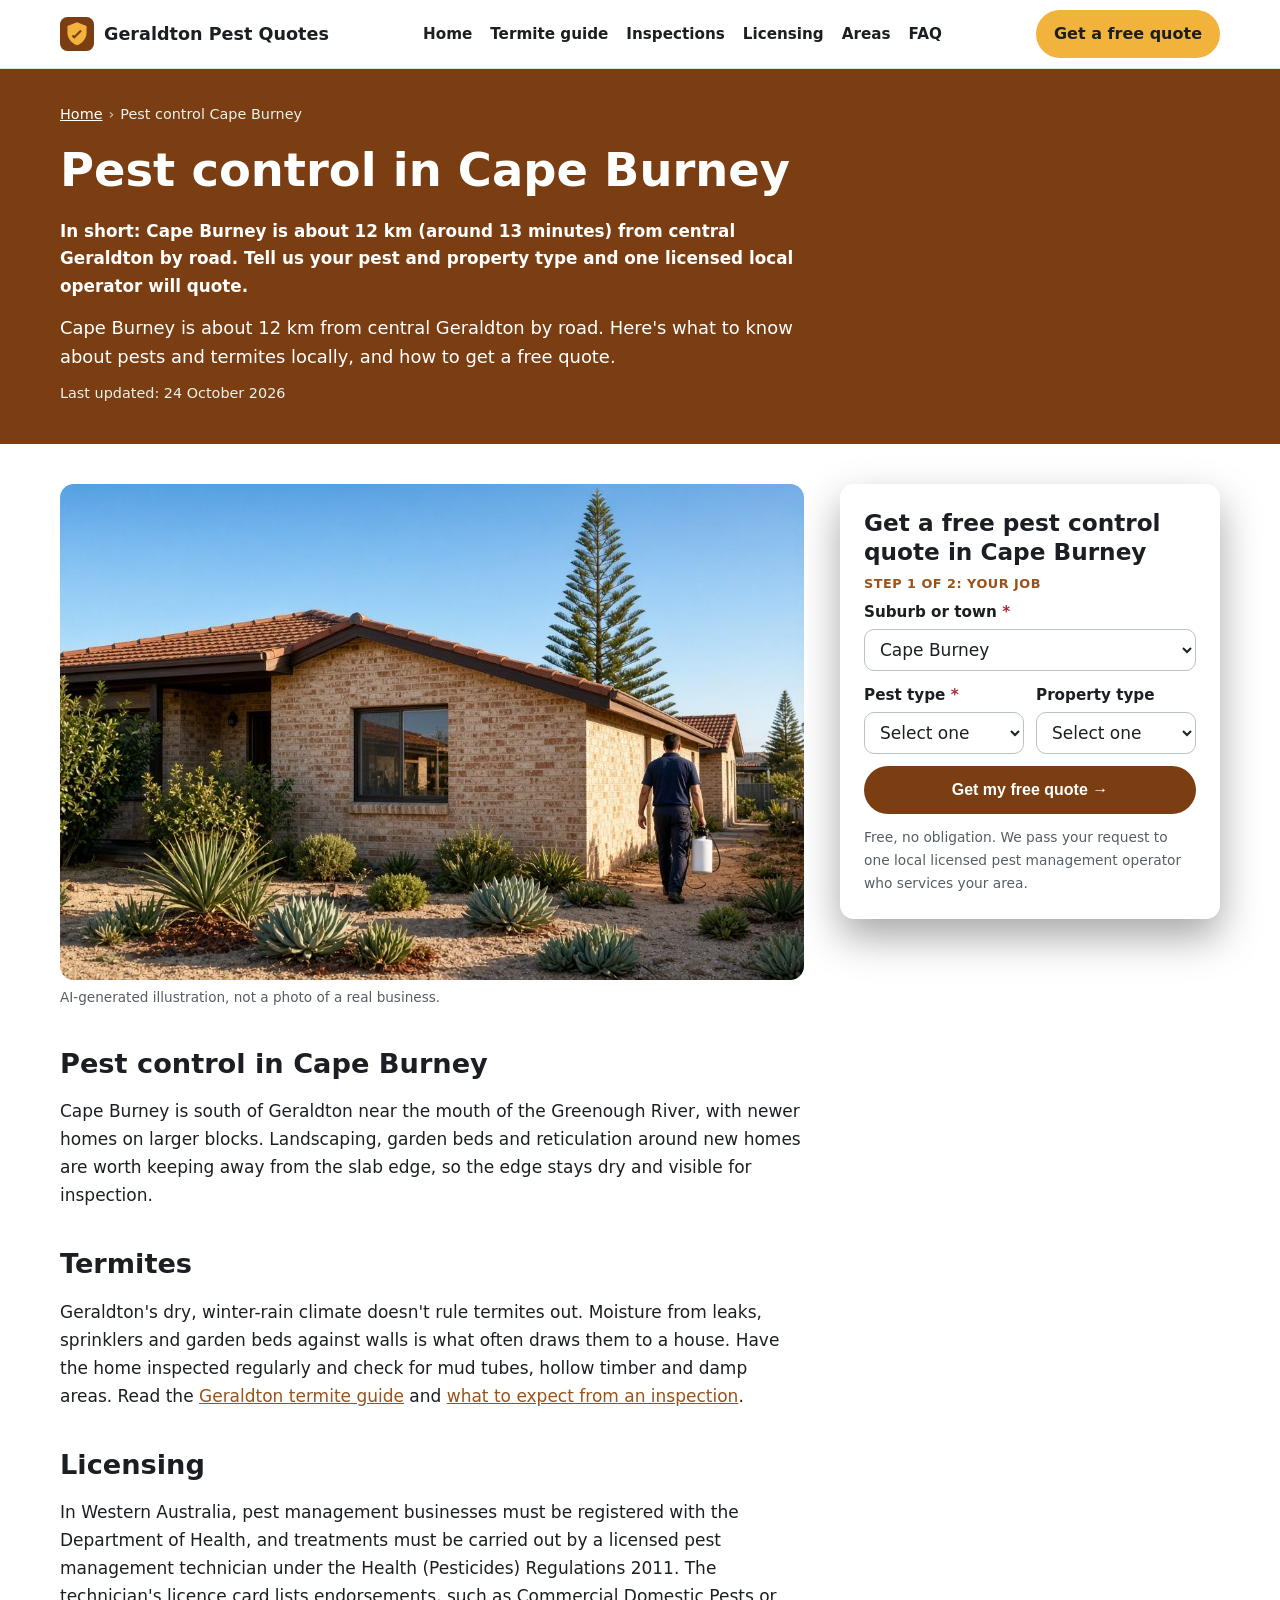
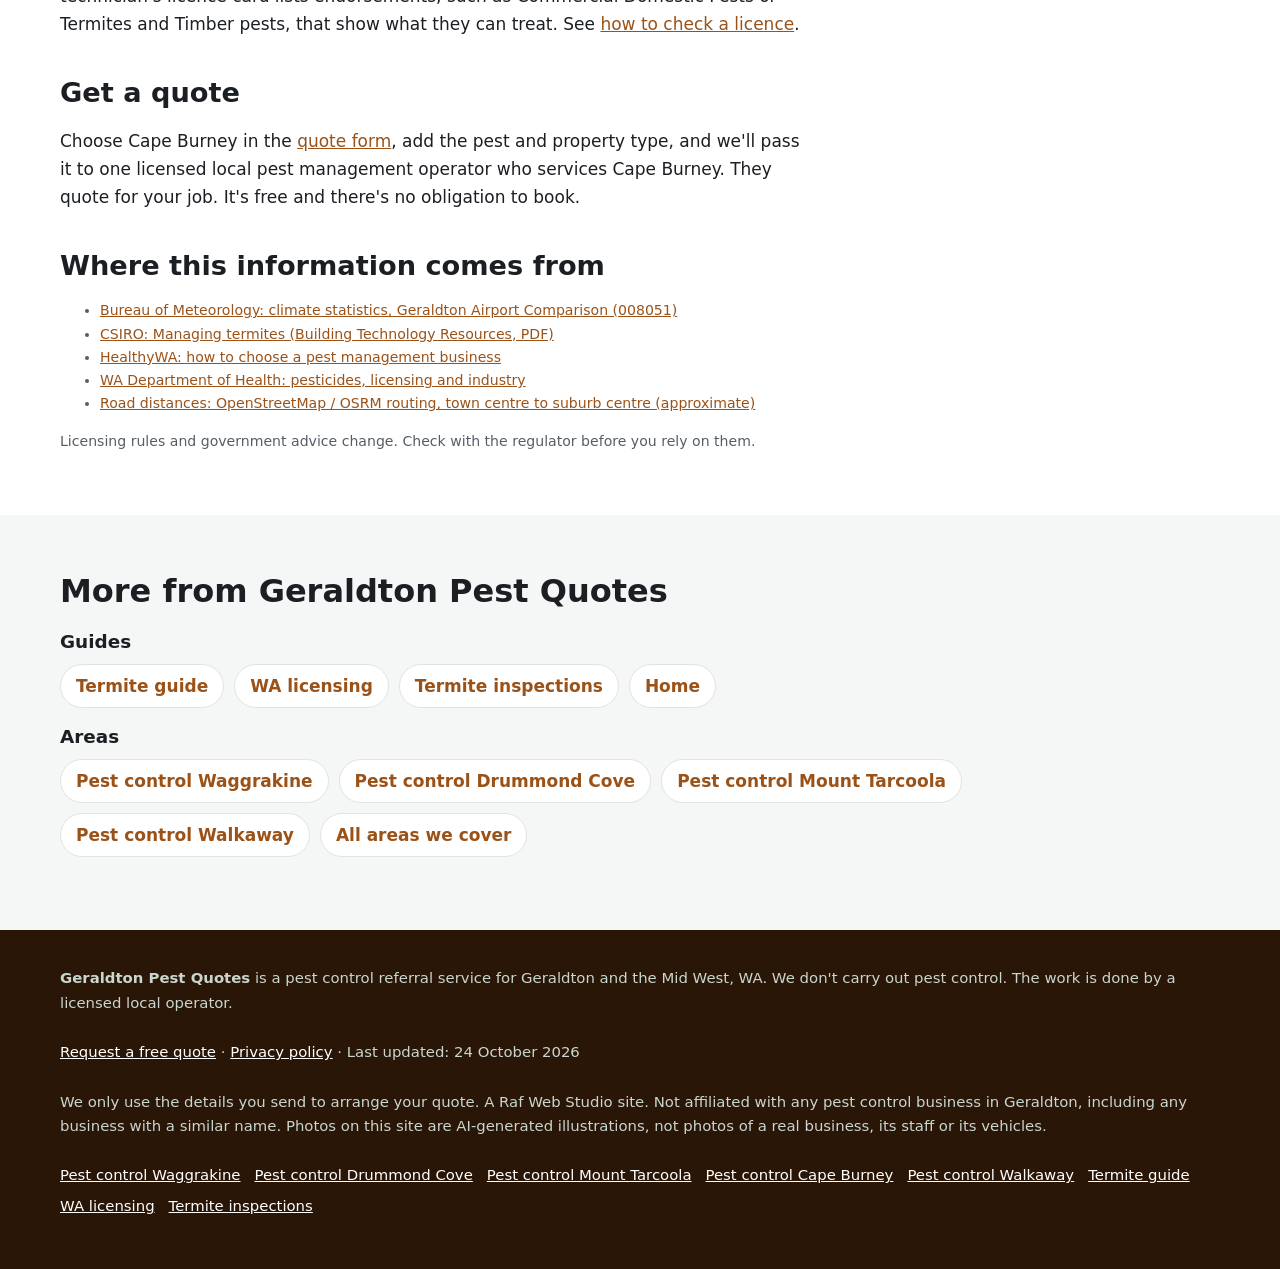
==== pest-control-cape-burney/index.html @ fcc13175 "Initial build: geraldtonpestcontrol.com pest control referral site (24 Oct 2026)" ====
<!doctype html>
<html lang="en-AU">
<head>
<meta charset="utf-8">
<!-- Search Console verification meta tag goes here once the property is created -->
<meta name="viewport" content="width=device-width, initial-scale=1">
<title>Pest Control Cape Burney | Free Pest and Termite Quotes, Cape Burney WA</title>
<meta name="description" content="Pest control and termite inspection quotes in Cape Burney, about 12 km from central Geraldton. A free referral service: one licensed local operator quotes for your job.">
<link rel="canonical" href="https://geraldtonpestcontrol.com/pest-control-cape-burney/">
<link rel="icon" href="/favicon.svg" type="image/svg+xml">
<meta name="theme-color" content="#7a3e12">
<meta property="og:type" content="article">
<meta property="og:locale" content="en_AU">
<meta property="og:site_name" content="Geraldton Pest Quotes">
<meta property="og:title" content="Pest Control Cape Burney | Free Pest and Termite Quotes, Cape Burney WA">
<meta property="og:description" content="Pest control and termite inspection quotes in Cape Burney, about 12 km from central Geraldton. A free referral service: one licensed local operator quotes for your job.">
<meta property="og:url" content="https://geraldtonpestcontrol.com/pest-control-cape-burney/">
<meta property="og:image" content="https://geraldtonpestcontrol.com/img/hero.jpg">
<meta name="twitter:card" content="summary_large_image">
<script>document.documentElement.classList.add('js')</script>
<link rel="stylesheet" href="/styles.css">

<!-- GA4: Google tag (gtag.js) goes here once the GA4 property for geraldtonpestcontrol.com is created.
<script async src="https://www.googletagmanager.com/gtag/js?id=G-XXXXXXXXXX"></script>
<script>window.dataLayer=window.dataLayer||[];function gtag(){dataLayer.push(arguments);}gtag('js',new Date());gtag('config','G-XXXXXXXXXX');</script>
-->

<script type="application/ld+json">
{
 "@context": "https://schema.org",
 "@type": "WebPage",
 "@id": "https://geraldtonpestcontrol.com/pest-control-cape-burney/#webpage",
 "url": "https://geraldtonpestcontrol.com/pest-control-cape-burney/",
 "name": "Pest Control Cape Burney | Free Pest and Termite Quotes, Cape Burney WA",
 "description": "Pest control and termite inspection quotes in Cape Burney, about 12 km from central Geraldton. A free referral service: one licensed local operator quotes for your job.",
 "inLanguage": "en-AU",
 "dateModified": "2026-10-24",
 "isPartOf": {
  "@id": "https://geraldtonpestcontrol.com/#website"
 }
}
</script>
<script type="application/ld+json">
{
 "@context": "https://schema.org",
 "@type": "BreadcrumbList",
 "itemListElement": [
  {
   "@type": "ListItem",
   "position": 1,
   "name": "Home",
   "item": "https://geraldtonpestcontrol.com/"
  },
  {
   "@type": "ListItem",
   "position": 2,
   "name": "Pest control Cape Burney",
   "item": "https://geraldtonpestcontrol.com/pest-control-cape-burney/"
  }
 ]
}
</script>
<script type="application/ld+json">
{
 "@context": "https://schema.org",
 "@type": "Service",
 "@id": "https://geraldtonpestcontrol.com/pest-control-cape-burney/#service",
 "name": "Pest control quotes in Cape Burney",
 "serviceType": "Pest control",
 "description": "Pest control and termite inspection quotes in Cape Burney, about 12 km from central Geraldton. A free referral service: one licensed local operator quotes for your job.",
 "url": "https://geraldtonpestcontrol.com/pest-control-cape-burney/",
 "provider": {
  "@id": "https://geraldtonpestcontrol.com/#business"
 },
 "areaServed": [
  {
   "@type": "Place",
   "name": "Cape Burney, WA"
  }
 ]
}
</script>
</head>
<body>
<a class="skip-link" href="#main">Skip to content</a>

<header class="site-header">
  <div class="wrap">
    <a class="brand" href="/" aria-label="Geraldton Pest Quotes home">
      <svg viewBox="0 0 64 64" aria-hidden="true"><rect width="64" height="64" rx="14" fill="#7a3e12"/><path d="M32 10 14 17v12c0 11 7.6 20.5 18 24 10.4-3.5 18-13 18-24V17z" fill="#f2b33d"/><path d="M27 41l-5-5 2.8-2.8L27 35.4l11.2-11.2L41 27z" fill="#7a3e12"/></svg>
      Geraldton Pest Quotes
    </a>
    <nav class="nav" aria-label="Main">
      <a href="/">Home</a>
      <a href="/termites-geraldton/">Termite guide</a>
      <a href="/termite-inspection/">Inspections</a>
      <a href="/pest-control-licence-wa/">Licensing</a>
      <a href="/#areas">Areas</a>
      <a href="/#faq">FAQ</a>
    </nav>
    <a class="btn btn-call header-call" href="#quote">Get a free quote</a>
  </div>
</header>

<main id="main">
<section class="page-hero" aria-labelledby="h1">
  <div class="wrap">
    <nav class="crumbs" aria-label="Breadcrumb"><ol><li><a href="https://geraldtonpestcontrol.com/">Home</a></li><li aria-current="page">Pest control Cape Burney</li></ol></nav>
    <h1 id="h1">Pest control in Cape Burney</h1>
    <p class="summary">In short: Cape Burney is about 12 km (around 13 minutes) from central Geraldton by road. Tell us your pest and property type and one licensed local operator will quote.</p>
    <p class="lead">Cape Burney is about 12 km from central Geraldton by road. Here's what to know about pests and termites locally, and how to get a free quote.</p>
    <p class="updated">Last updated: 24 October 2026</p>
  </div>
</section>
<div class="wrap page-grid">
  <article class="page-body">
<figure><img src="/img/hero.jpg" width="900" height="600" style="aspect-ratio:3/2;object-fit:cover" alt="Illustration of a technician outside a brick home" decoding="async"><figcaption>AI-generated illustration, not a photo of a real business.</figcaption></figure>
<h2>Pest control in Cape Burney</h2>
<p>Cape Burney is south of Geraldton near the mouth of the Greenough River, with newer homes on larger blocks. Landscaping, garden beds and reticulation around new homes are worth keeping away from the slab edge, so the edge stays dry and visible for inspection.</p>
<h2>Termites</h2>
<p>Geraldton's dry, winter-rain climate doesn't rule termites out. Moisture from leaks, sprinklers and garden beds against walls is what often draws them to a house. Have the home inspected regularly and check for mud tubes, hollow timber and damp areas. Read the <a href="/termites-geraldton/">Geraldton termite guide</a> and <a href="/termite-inspection/">what to expect from an inspection</a>.</p>
<h2>Licensing</h2>
<p>In Western Australia, pest management businesses must be registered with the Department of Health, and treatments must be carried out by a licensed pest management technician under the Health (Pesticides) Regulations 2011. The technician's licence card lists endorsements, such as Commercial Domestic Pests or Termites and Timber pests, that show what they can treat. See <a href="/pest-control-licence-wa/">how to check a licence</a>.</p>
<h2>Get a quote</h2>
<p>Choose Cape Burney in the <a href="#quote">quote form</a>, add the pest and property type, and we'll pass it to one licensed local pest management operator who services Cape Burney. They quote for your job. It's free and there's no obligation to book.</p>
<h2>Where this information comes from</h2>
<ul class="sources"><li><a href="http://www.bom.gov.au/climate/averages/tables/cw_008051.shtml" rel="noopener">Bureau of Meteorology: climate statistics, Geraldton Airport Comparison (008051)</a></li><li><a href="https://research.csiro.au/infratech/wp-content/uploads/sites/38/2024/12/3013%5FManagingTermites%5FWCAG.pdf" rel="noopener">CSIRO: Managing termites (Building Technology Resources, PDF)</a></li><li><a href="https://www.healthywa.health.wa.gov.au/Articles/F_I/How-to-choose-a-pest-management-business" rel="noopener">HealthyWA: how to choose a pest management business</a></li><li><a href="https://www.health.wa.gov.au/Health-for/Licensing-and-industry/Pesticides" rel="noopener">WA Department of Health: pesticides, licensing and industry</a></li><li><a href="https://www.openstreetmap.org/" rel="noopener">Road distances: OpenStreetMap / OSRM routing, town centre to suburb centre (approximate)</a></li></ul>
<p class="sources">Licensing rules and government advice change. Check with the regulator before you rely on them.</p>

  </article>
  <aside class="page-aside">
    <div class="hero-form-card" id="quote">
      <h2 id="quote-h">Get a free pest control quote in Cape Burney</h2>
      <form class="quote-form two-step" id="quote-form" action="https://formsubmit.co/quotes@geraldtonpestcontrol.com" method="post" novalidate>
        <input type="hidden" name="_subject" value="New quote request – geraldtonpestcontrol.com">
        <input type="hidden" name="_captcha" value="true">
        <input type="hidden" name="_template" value="table">
        <input type="hidden" name="_next" value="https://geraldtonpestcontrol.com/thanks.html">
        <input type="text" name="_honey" style="display:none" tabindex="-1" autocomplete="off" aria-hidden="true">
        <input type="hidden" name="source" value="geraldtonpestcontrol.com">
        <input type="hidden" name="page" value="/pest-control-cape-burney/">
        <fieldset class="step step-1">
          <legend class="step-label">Step 1 of 2: your job</legend>
          <div class="full"><label for="suburb">Suburb or town <span class="req" aria-hidden="true">*</span></label>
            <select id="suburb" name="suburb" required><option value="">Choose your suburb</option><option>Geraldton</option><option>Beresford</option><option>Bluff Point</option><option>Spalding</option><option>Sunset Beach</option><option>Tarcoola Beach</option><option>Mount Tarcoola</option><option>Wonthella</option><option>Rangeway</option><option>Utakarra</option><option>Karloo</option><option>Strathalbyn</option><option>Wandina</option><option>Woorree</option><option>Waggrakine</option><option>Drummond Cove</option><option>Glenfield</option><option selected>Cape Burney</option><option>Narngulu</option><option>Moonyoonooka</option><option>Walkaway</option><option value="Other">Other (tell us below)</option></select></div>
          <div class="full other-wrap"><label for="suburb_other">Other suburb or town</label><input id="suburb_other" name="suburb_other" type="text" autocomplete="address-level2"></div>
          <div><label for="pest">Pest type <span class="req" aria-hidden="true">*</span></label>
            <select id="pest" name="pest_type" required><option value="">Select one</option><option>Termites: inspection</option><option>Termites: treatment or barrier</option><option>Pre-purchase timber pest inspection</option><option>General pest treatment</option><option>Cockroaches</option><option>Spiders</option><option>Rats or mice</option><option>Ants</option><option>Possum in the roof (licensed handler only)</option><option>Other or not sure</option></select></div>
          <div><label for="property">Property type</label>
            <select id="property" name="property_type"><option value="Not stated">Select one</option><option>House</option><option>Unit or townhouse</option><option>Rental (tenant or landlord)</option><option>Home I'm buying</option><option>Business or commercial</option><option>Farm or rural property</option></select></div>
          <div class="full js-only"><button class="btn btn-primary btn-block" type="button" id="to-step-2">Get my free quote →</button></div>
          <p class="microcopy full">Free, no obligation. We pass your request to one local licensed pest management operator who services your area.</p>
          <p class="form-error full" id="step1-error" role="alert" hidden>Please choose your suburb and pest type.</p>
        </fieldset>
        <fieldset class="step step-2" id="step-2">
          <legend class="step-label">Step 2 of 2: your details</legend>
          <div><label for="name">Name <span class="req" aria-hidden="true">*</span></label><input id="name" name="name" type="text" autocomplete="name" required></div>
          <div><label for="phone">Phone <span class="req" aria-hidden="true">*</span></label><input id="phone" name="phone" type="tel" autocomplete="tel" inputmode="tel" required></div>
          <div><label for="email">Email</label><input id="email" name="email" type="email" autocomplete="email"></div>
          <div><label for="date">Preferred date</label><input id="date" name="preferred_date" type="date"></div>
          <div class="full"><label for="message">Anything else?</label><textarea id="message" name="message" rows="2" placeholder="e.g. mud tubes on the patio post, slab home, 1990s brick, want an inspection"></textarea></div>
          <p class="consent full">By sending this form you agree we can share your details with one local licensed pest management operator so they can quote for your job. See our <a href="/privacy.html">privacy policy</a>.</p>
          <div class="full step2-actions"><button class="btn btn-primary" type="submit">Send my quote request</button><button class="btn-link js-only" type="button" id="back-1">← Back</button></div>
        </fieldset>
      </form>
    </div>
  </aside>
</div>
<section class="alt" aria-labelledby="more-h">
  <div class="wrap">
    <h2 id="more-h">More from Geraldton Pest Quotes</h2>
    <h3>Guides</h3>
    <ul class="link-list"><li><a href="/termites-geraldton/">Termite guide</a></li><li><a href="/pest-control-licence-wa/">WA licensing</a></li><li><a href="/termite-inspection/">Termite inspections</a></li><li><a href="/">Home</a></li></ul>
    <h3>Areas</h3>
    <ul class="link-list"><li><a href="/pest-control-waggrakine/">Pest control Waggrakine</a></li><li><a href="/pest-control-drummond-cove/">Pest control Drummond Cove</a></li><li><a href="/pest-control-mount-tarcoola/">Pest control Mount Tarcoola</a></li><li><a href="/pest-control-walkaway/">Pest control Walkaway</a></li><li><a href="/#areas">All areas we cover</a></li></ul>
  </div>
</section>
</main>

<footer class="site-footer">
  <div class="wrap">
    <p><strong>Geraldton Pest Quotes</strong> is a pest control referral service for Geraldton and the Mid West, WA. We don't carry out pest control. The work is done by a licensed local operator.</p>
    <p><a href="#quote">Request a free quote</a> · <a href="/privacy.html">Privacy policy</a> · Last updated: 24 October 2026</p>
    <p>We only use the details you send to arrange your quote. A Raf Web Studio site. Not affiliated with any pest control business in Geraldton, including any business with a similar name. Photos on this site are AI-generated illustrations, not photos of a real business, its staff or its vehicles.</p>
    <p class="footer-links"><a href="/pest-control-waggrakine/">Pest control Waggrakine</a> <a href="/pest-control-drummond-cove/">Pest control Drummond Cove</a> <a href="/pest-control-mount-tarcoola/">Pest control Mount Tarcoola</a> <a href="/pest-control-cape-burney/">Pest control Cape Burney</a> <a href="/pest-control-walkaway/">Pest control Walkaway</a> <a href="/termites-geraldton/">Termite guide</a> <a href="/pest-control-licence-wa/">WA licensing</a> <a href="/termite-inspection/">Termite inspections</a></p>
  </div>
</footer>

<div class="mobile-call" aria-label="Quick contact">
  <a class="btn btn-call" href="#quote">Get a free quote</a>
</div>
<script src="/form.js" defer></script>
</body>
</html>
---- styles.css ----
:root{
  --green:#7a3e12;--green-2:#9a5218;--yellow:#f2b33d;--ink:#1b1f23;--muted:#555e66;
  --bg:#ffffff;--soft:#f4f7f5;--line:#dfe5e1;--radius:14px;--max:1200px;
}
*{box-sizing:border-box}
html{scroll-behavior:smooth}
body{margin:0;font-family:system-ui,-apple-system,"Segoe UI",Roboto,Arial,sans-serif;color:var(--ink);background:var(--bg);line-height:1.65;font-size:17px;padding-bottom:72px}
@media(min-width:800px){body{padding-bottom:0}}
img,svg{max-width:100%}
a{color:var(--green-2)}
a:focus-visible,button:focus-visible,input:focus-visible,select:focus-visible,textarea:focus-visible{outline:3px solid var(--yellow);outline-offset:2px}
.wrap{max-width:var(--max);margin:0 auto;padding:0 20px}
.skip-link{position:absolute;left:-999px;top:0;background:#fff;padding:8px 12px;z-index:100}
.skip-link:focus{left:8px}
h1,h2,h3{line-height:1.25;margin:0 0 .6em}
h1{font-size:clamp(1.9rem,4.5vw,2.9rem)}
h2{font-size:clamp(1.5rem,3vw,2rem);margin-top:0}
h3{font-size:1.15rem}
p{margin:0 0 1em}

/* header */
.site-header{background:#fff;border-bottom:1px solid var(--line);position:sticky;top:0;z-index:50}
.site-header .wrap{display:flex;align-items:center;justify-content:space-between;gap:16px;padding-top:10px;padding-bottom:10px}
.brand{display:flex;align-items:center;gap:10px;font-weight:800;color:var(--ink);text-decoration:none;font-size:1.1rem}
.brand svg{width:34px;height:34px}
.nav{display:none;gap:18px}
.nav a{color:var(--ink);text-decoration:none;font-weight:600;font-size:.95rem}
.nav a:hover{color:var(--green-2)}
@media(min-width:900px){.nav{display:flex}}

/* buttons */
.btn{display:inline-flex;align-items:center;justify-content:center;gap:8px;font-weight:700;border-radius:999px;padding:13px 22px;text-decoration:none;border:2px solid transparent;cursor:pointer;font-size:1rem}
.btn svg{width:20px;height:20px}
.btn-call{background:var(--yellow);color:#1b1f23}
.btn-call:hover{background:#f2b33d}
.btn-ghost{background:transparent;color:#fff;border-color:rgba(255,255,255,.7)}
.btn-ghost:hover{background:rgba(255,255,255,.12)}
.btn-primary{background:var(--green);color:#fff}
.btn-primary:hover{background:var(--green-2)}
.header-call{display:none}
@media(min-width:600px){.header-call{display:inline-flex;padding:9px 16px}}

/* hero */
.hero{background:linear-gradient(135deg,#7a3e12 0%,#9a5218 60%,#9a5218 100%);color:#fff;padding:48px 0 56px}
.hero .wrap{display:grid;gap:32px}
@media(min-width:900px){.hero .wrap{grid-template-columns:1.15fr .85fr;align-items:center}}
.hero p.lead{font-size:1.15rem;color:#e6f2ec;max-width:38em}
.hero .ctas{display:flex;flex-wrap:wrap;gap:12px;margin:22px 0 18px}
.ticks{list-style:none;padding:0;margin:0;display:grid;gap:6px;color:#e6f2ec}
.ticks li{display:flex;gap:8px;align-items:flex-start}
.ticks svg{flex:0 0 20px;width:20px;height:20px;margin-top:3px}
.hero-card{background:#fff;color:var(--ink);border-radius:var(--radius);padding:22px;box-shadow:0 12px 30px rgba(0,0,0,.18)}
.hero-card h2{font-size:1.25rem}
.hero-card ol{margin:0;padding-left:1.2em}
.hero-card li{margin-bottom:.5em}

/* sections */
section{padding:56px 0}
section.alt{background:var(--soft)}
.intro{max-width:46em}
.grid{display:grid;gap:18px}
@media(min-width:700px){.grid-2{grid-template-columns:1fr 1fr}.grid-3{grid-template-columns:repeat(3,1fr)}}
.card{background:#fff;border:1px solid var(--line);border-radius:var(--radius);padding:20px}
.card .size{display:inline-block;background:var(--green);color:#fff;font-weight:800;border-radius:8px;padding:3px 10px;margin-bottom:8px}
.icon{width:36px;height:36px;color:var(--green);margin-bottom:6px}

table{width:100%;border-collapse:collapse;background:#fff;border-radius:var(--radius);overflow:hidden;border:1px solid var(--line)}
caption{text-align:left;font-weight:700;padding:0 0 10px}
th,td{padding:12px 14px;text-align:left;border-bottom:1px solid var(--line);vertical-align:top}
th{background:#e9f1ec;font-size:.95rem}
.table-scroll{overflow-x:auto}
.note{font-size:.93rem;color:var(--muted)}
.yes h3{color:var(--green)}
.no h3{color:#b02a37}
ul.clean{padding-left:1.1em;margin:0}
ul.clean li{margin-bottom:.35em}

.areas{display:flex;flex-wrap:wrap;gap:8px;list-style:none;padding:0;margin:0 0 1em}
.areas li{background:#fff;border:1px solid var(--line);border-radius:999px;padding:6px 14px;font-size:.95rem}

/* faq */
details{background:#fff;border:1px solid var(--line);border-radius:var(--radius);padding:4px 18px;margin-bottom:10px}
summary{cursor:pointer;font-weight:700;padding:12px 0;list-style:none}
summary::-webkit-details-marker{display:none}
summary::after{content:"+";float:right;font-size:1.3rem;line-height:1;color:var(--green)}
details[open] summary::after{content:"–"}

/* form */
.quote{background:var(--green);color:#fff}
.quote .wrap{display:grid;gap:28px}
@media(min-width:900px){.quote .wrap{grid-template-columns:.8fr 1.2fr}}
.quote p{color:#e6f2ec}
form.quote-form{background:#fff;color:var(--ink);border-radius:var(--radius);padding:22px;display:grid;gap:14px}
@media(min-width:600px){form.quote-form{grid-template-columns:1fr 1fr}.full{grid-column:1/-1}}
label{display:block;font-weight:600;font-size:.95rem;margin-bottom:4px}
input,select,textarea{width:100%;font:inherit;padding:11px 12px;border:1.5px solid #b8c4bd;border-radius:10px;background:#fff;color:var(--ink)}
textarea{min-height:110px;resize:vertical}
.req{color:#b02a37}
.consent{font-size:.88rem;color:var(--muted)}

/* footer */
.site-footer{background:#2a1606;color:#c9d6cf;padding:36px 0;font-size:.93rem}
.site-footer a{color:#fff}
.site-footer .wrap{display:grid;gap:10px}

/* sticky mobile call bar */
.mobile-call{position:fixed;left:0;right:0;bottom:0;z-index:60;display:flex;gap:8px;padding:10px 12px;background:#fff;border-top:1px solid var(--line);box-shadow:0 -6px 18px rgba(0,0,0,.08)}
.mobile-call .btn{flex:1;padding:12px 10px}
@media(min-width:800px){.mobile-call{display:none}}

.legal{max-width:46em;padding:40px 20px 60px;margin:0 auto}
.legal h1{font-size:2rem}

/* images */
.about-grid{display:grid;gap:28px;align-items:center}
@media(min-width:900px){.about-grid{grid-template-columns:1.2fr .8fr}}
figure{margin:0}
.photo img{width:100%;height:auto;display:block;border-radius:var(--radius)}
.photo figcaption,.size-figs figcaption{font-size:.85rem;color:var(--muted);margin-top:6px}
.local-photo{max-width:720px;margin-top:8px}
.size-figs{display:grid;gap:14px;margin:6px 0 10px;grid-template-columns:1fr}
@media(min-width:600px){.size-figs{grid-template-columns:1fr 1fr}}
.size-figs img{width:100%;height:auto;display:block;border-radius:10px;border:1px solid var(--line);background:#f4f7f5}
.size-figs figcaption{font-weight:700;color:var(--ink)}
.credits{font-size:.8rem;color:#9fb3a8}

/* banner hero */
.hero{position:relative;overflow:hidden;background:#2a1606;padding:56px 0 64px}
.hero-bg,.hero-bg img{position:absolute;inset:0;width:100%;height:100%}
.hero-bg img{object-fit:cover;object-position:center 40%;filter:brightness(1.08)}
.hero::before{content:"";position:absolute;inset:0;z-index:1;background:linear-gradient(90deg,rgba(8,24,16,.58) 0%,rgba(8,24,16,.36) 45%,rgba(8,24,16,.14) 100%)}
.hero .wrap.hero-grid{position:relative;z-index:2;display:grid;gap:32px;align-items:center}
@media(min-width:960px){.hero .wrap.hero-grid{grid-template-columns:1.05fr .95fr;gap:48px}.hero{padding:72px 0 80px}}
.hero h1{text-shadow:0 2px 4px rgba(0,0,0,.45),0 4px 22px rgba(0,0,0,.45)}
.hero .lead,.hero .updated{text-shadow:0 1px 3px rgba(0,0,0,.6)}
.hero-copy .ticks{margin:6px 0 20px}
.hero-copy .ctas{margin:0}
.hero-form-card{background:#fff;color:var(--ink);border-radius:var(--radius);padding:24px;box-shadow:0 18px 40px rgba(0,0,0,.35);scroll-margin-top:80px}
.hero-form-card h2{font-size:1.45rem;margin-bottom:.3em}
.hero-form-card .form-intro{color:var(--muted);font-size:.95rem;margin-bottom:12px}
.hero-form-card form.quote-form{padding:0;box-shadow:none;border-radius:0;gap:12px}
.hero-form-card input,.hero-form-card select,.hero-form-card textarea{padding:9px 11px}
.hero-form-card textarea{min-height:72px}
.hero-form-card .consent{margin:10px 0 0}
.photo-credit{position:absolute;right:10px;bottom:6px;z-index:2;margin:0;font-size:.72rem;color:rgba(255,255,255,.8)}
.photo-credit a{color:#fff}
.how-card{background:#fff;color:var(--ink);border-radius:var(--radius);padding:22px}
.how-card ol{margin:0;padding-left:1.2em}.how-card li{margin-bottom:.5em}

/* v2 */
.hero .lead{color:#fff}
.updated{font-size:.85rem;color:#e6f2ec;margin:14px 0 0}
.updated-dark{font-size:.9rem;color:var(--muted);font-weight:600;margin-top:-.4em}
fieldset{border:0;margin:0;padding:0;min-width:0}
.step{display:grid;gap:12px;grid-template-columns:1fr}
@media(min-width:600px){.step{grid-template-columns:1fr 1fr}}
.step-label{font-size:.8rem;font-weight:700;text-transform:uppercase;letter-spacing:.04em;color:var(--green-2);margin-bottom:6px;padding:0}
.step-2{margin-top:16px}
.js .is-step-1 .step-2{display:none}
.js .is-step-2 .step-1{display:none}
.js .is-step-2 .step-2{margin-top:0}
.js-only{display:none}
.js .js-only{display:block}
.js .step2-actions .js-only{display:inline-block}
.other-wrap{display:none}.other-wrap.show{display:block}
html:not(.js) .other-wrap{display:block}
.btn-block{width:100%}
.btn-link{background:none;border:0;color:var(--green-2);font:inherit;font-weight:600;cursor:pointer;margin-left:14px;text-decoration:underline}
.microcopy{font-size:.86rem;color:var(--muted);margin:0}
.form-error{color:#b02a37;font-weight:600;font-size:.9rem;margin:0}
[aria-invalid="true"]{border-color:#b02a37}
.hero-form-card .quote-form{display:block}
.trust{background:#2a1606;color:#e6f2ec;padding:16px 0}
.trust-list{list-style:none;margin:0 auto;display:grid;gap:10px 24px;grid-template-columns:1fr}
@media(min-width:700px){.trust-list{grid-template-columns:1fr 1fr}}
@media(min-width:1000px){.trust-list{grid-template-columns:repeat(4,1fr)}}
.trust-list li{display:flex;gap:8px;align-items:flex-start;font-size:.95rem}
.trust-list svg{flex:0 0 20px;width:20px;height:20px;color:var(--yellow);margin-top:3px}
.trust-list strong{color:#fff}
ol.steps{list-style:none;padding:0;margin:0 0 16px}
.step-num{display:inline-grid;place-items:center;width:34px;height:34px;border-radius:50%;background:var(--yellow);color:#1b1f23;font-weight:800;margin-bottom:8px}
.equiv{font-weight:700;color:var(--green-2);margin:-.2em 0 .5em}
.price-table td{white-space:nowrap}
.area-groups{display:grid;gap:8px 28px;margin-bottom:12px}
@media(min-width:800px){.area-groups{grid-template-columns:1fr 1fr}}
.area-group h3{font-size:1rem;margin:10px 0 8px}
/* photo cards */
.photo-cards{display:grid;gap:20px;grid-template-columns:1fr;margin:10px 0 28px}
@media(min-width:620px){.photo-cards{grid-template-columns:1fr 1fr}}
@media(min-width:1000px){.photo-cards{grid-template-columns:repeat(4,1fr)}}
.photo-card{position:relative;display:flex;flex-direction:column;background:#fff;border:1px solid var(--line);border-radius:var(--radius);overflow:hidden;text-decoration:none;color:var(--ink);box-shadow:0 6px 18px rgba(0,0,0,.06);transition:transform .15s,box-shadow .15s}
.photo-card:hover{transform:translateY(-2px);box-shadow:0 10px 24px rgba(0,0,0,.1)}
.pc-img{display:block;aspect-ratio:4/3;overflow:hidden;background:#f4f7f5}
.pc-img img{width:100%;height:100%;object-fit:cover;display:block}
.pc-svg img{object-fit:contain;padding:12px}
.pc-icon{position:absolute;left:18px;top:-26px;width:52px;height:52px;border-radius:50%;background:var(--yellow);color:#2a1606;display:grid;place-items:center;border:4px solid #fff;box-shadow:0 4px 10px rgba(0,0,0,.15)}
.pc-icon svg{width:24px;height:24px}
.pc-body{position:relative;display:block;padding:34px 18px 18px}
.pc-title{display:block;font-size:1.1rem;margin-bottom:6px}
.pc-text{display:block;font-size:.95rem;color:var(--muted)}
.more-jobs h3{margin-bottom:.4em}
/* truck band */
.band-wrap{padding:8px 0 48px}
.truck-band{position:relative;border-radius:var(--radius);overflow:hidden;min-height:260px;display:flex;align-items:flex-end}
.truck-band img{position:absolute;inset:0;width:100%;height:100%;object-fit:cover;object-position:center 60%}
.truck-band::after{content:"";position:absolute;inset:0;background:linear-gradient(90deg,rgba(8,24,16,.72) 0%,rgba(8,24,16,.35) 55%,rgba(8,24,16,0) 100%)}
.band-text{position:relative;z-index:1;padding:28px;max-width:560px}
.band-line{color:#fff;font-size:clamp(1.4rem,3vw,2rem);font-weight:800;line-height:1.2;margin:0 0 16px;text-shadow:0 2px 8px rgba(0,0,0,.4)}
@media(min-width:900px){.truck-band{min-height:420px;align-items:center}.band-text{padding:44px}}
.closing-inner{display:grid;gap:12px;align-items:center}
@media(min-width:900px){.quote .wrap.closing-inner{grid-template-columns:1fr auto}}
.closing-grid{display:grid;gap:28px;align-items:center}
@media(min-width:900px){.quote .wrap.closing-grid{grid-template-columns:.9fr 1.1fr}}
.closing-photo img{width:100%;height:auto;display:block;border-radius:var(--radius);box-shadow:0 12px 30px rgba(0,0,0,.25)}

/* How it works step photos */
.step-card{padding:0;overflow:hidden;display:flex;flex-direction:column}
.step-img{display:block;aspect-ratio:3/2;background:#e9efe9}
.step-img img{display:block;width:100%;height:100%;object-fit:cover;border-radius:var(--radius) var(--radius) 0 0}
.step-body{position:relative;padding:30px 20px 20px}
.step-card .step-num{position:absolute;top:-21px;left:20px;width:42px;height:42px;margin:0;font-size:1.1rem;border:3px solid #fff;box-shadow:0 2px 6px rgba(0,0,0,.18)}
.step-card h3{margin-top:0}

/* seo-pages-v1 */
.page-hero{background:var(--green);color:#fff;padding:34px 0 38px}
.page-hero h1{color:#fff;margin-bottom:.4em}
.page-hero .lead{color:#fff;font-size:1.12rem;max-width:44em;margin-bottom:.6em}
.page-hero .updated{color:#e6f2ec;font-size:.9rem;margin:0}
.crumbs{font-size:.9rem;margin-bottom:14px;color:#e6f2ec}
.crumbs ol{list-style:none;padding:0;margin:0;display:flex;flex-wrap:wrap;gap:6px}
.crumbs li+li::before{content:"›";margin-right:6px;opacity:.8}
.crumbs a{color:#fff}
.page-grid{display:grid;gap:36px;padding-top:40px;padding-bottom:48px}
@media(min-width:960px){.page-grid{grid-template-columns:minmax(0,1fr) 380px;align-items:start}.page-aside{position:sticky;top:84px}}
.page-body h2{margin-top:1.4em;font-size:clamp(1.3rem,2.6vw,1.7rem)}
.page-body h2:first-child{margin-top:0}
.page-body figure{margin:0 0 1.4em}
.page-body figure img{width:100%;height:auto;border-radius:var(--radius);display:block}
.page-body figcaption{font-size:.85rem;color:var(--muted);margin-top:6px}
.page-body table{width:100%;border-collapse:collapse;margin:0 0 1.2em}
.page-body th,.page-body td{border:1px solid var(--line);padding:8px 10px;text-align:left;vertical-align:top}
.page-body .callout{background:var(--soft);border-left:4px solid var(--green);padding:14px 16px;border-radius:8px;margin:0 0 1.2em}
.page-body .sources{font-size:.88rem;color:var(--muted)}
.link-list{display:flex;flex-wrap:wrap;gap:10px;list-style:none;padding:0;margin:0 0 1em}
.link-list a{display:inline-block;background:#fff;border:1px solid var(--line);border-radius:999px;padding:7px 15px;text-decoration:none;font-weight:600}
.link-list a:hover{border-color:var(--green)}
.areas a{text-decoration:none;font-weight:600}
.guide-cards{display:grid;gap:16px}
@media(min-width:700px){.guide-cards{grid-template-columns:repeat(3,1fr)}}
.guide-cards a{display:block;background:#fff;border:1px solid var(--line);border-radius:var(--radius);padding:18px;text-decoration:none;color:var(--ink)}
.guide-cards a strong{display:block;color:var(--green-2);font-size:1.08rem;margin-bottom:4px}
.guide-cards a:hover{border-color:var(--green)}
.footer-links{display:flex;flex-wrap:wrap;gap:6px 14px}

/* summary-v1 */
.summary{font-size:1.05rem;font-weight:600;max-width:44em;margin:0 0 .7em}
.hero .summary,.page-hero .summary{color:#fff}

/* site-specific */
.photo-note{font-size:.8rem;color:var(--muted);margin-top:8px}
.disclaimer{background:#fff8e6;border:1px solid #f0d58a;border-radius:var(--radius);padding:16px 18px;font-size:.95rem}

/* summary-v1 */
.summary{font-size:1.05rem;font-weight:600;max-width:44em;margin:0 0 .7em}
.hero .summary,.page-hero .summary{color:#fff}
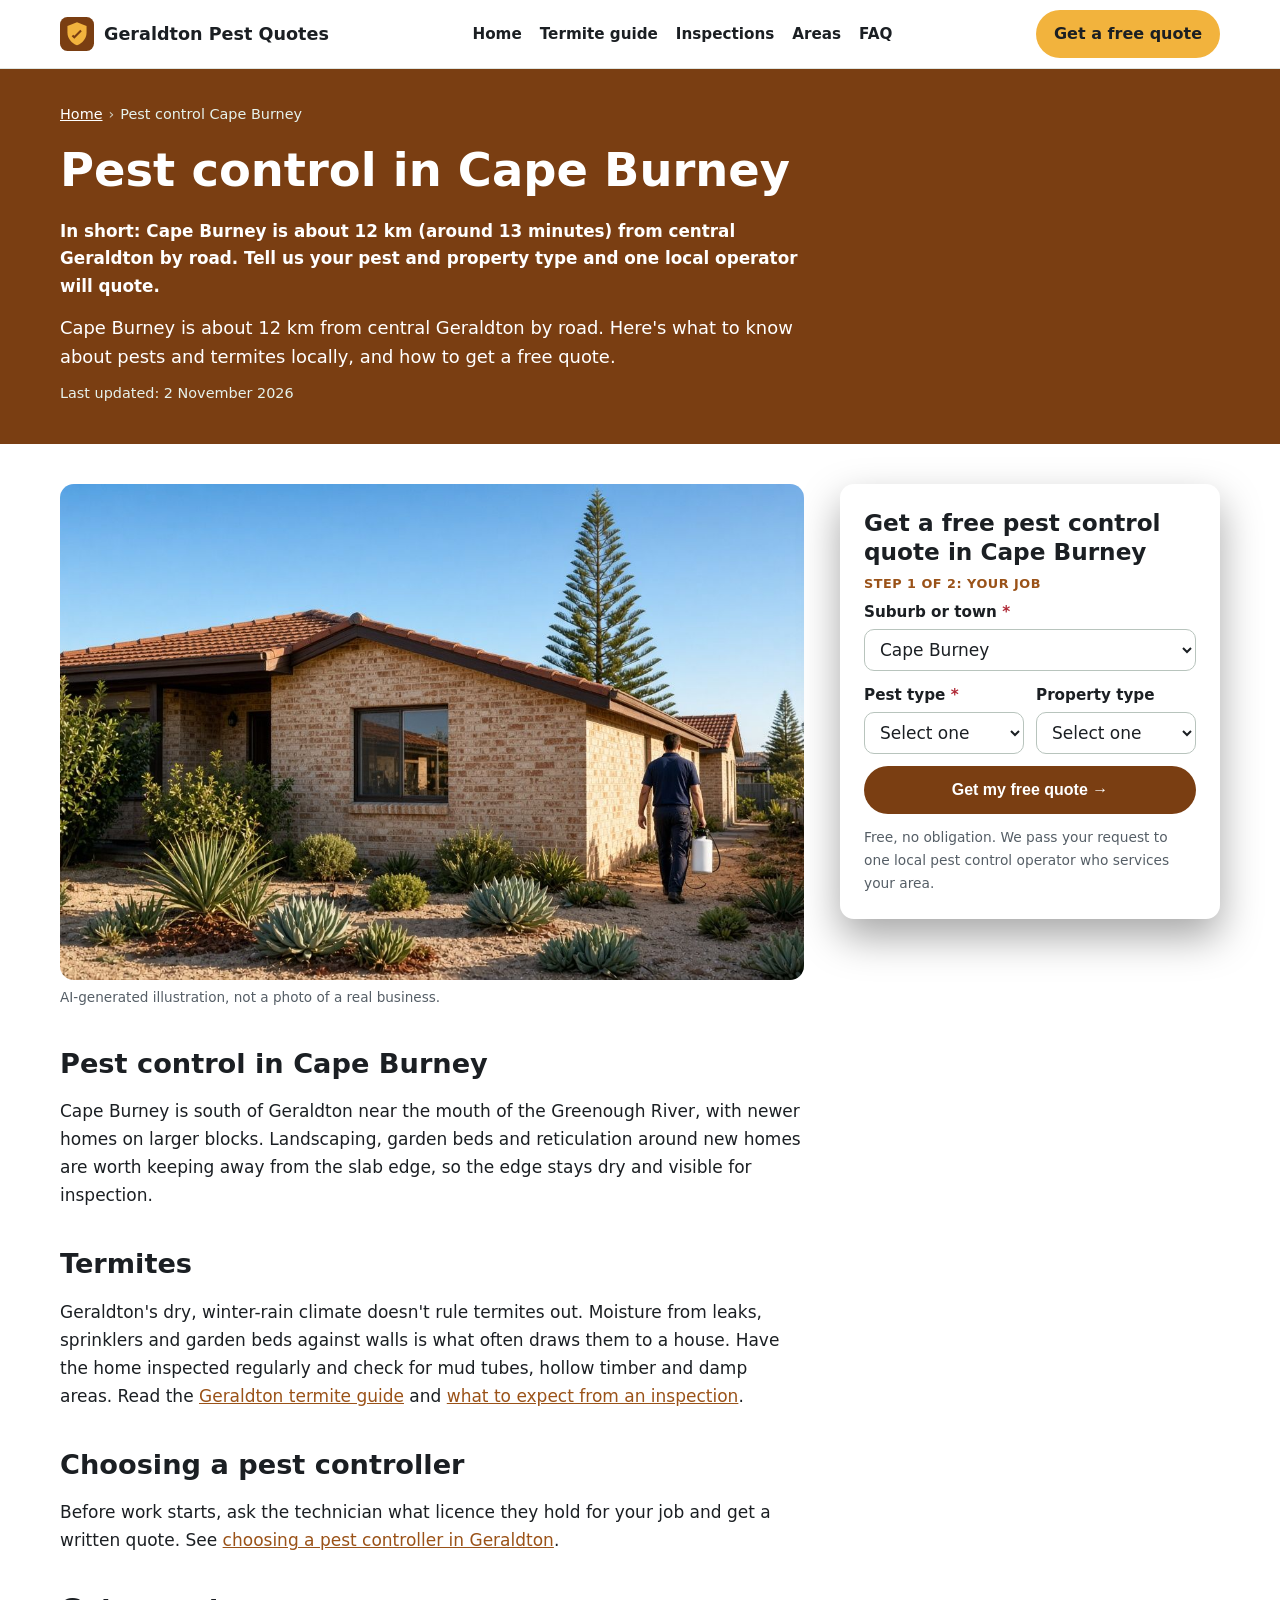
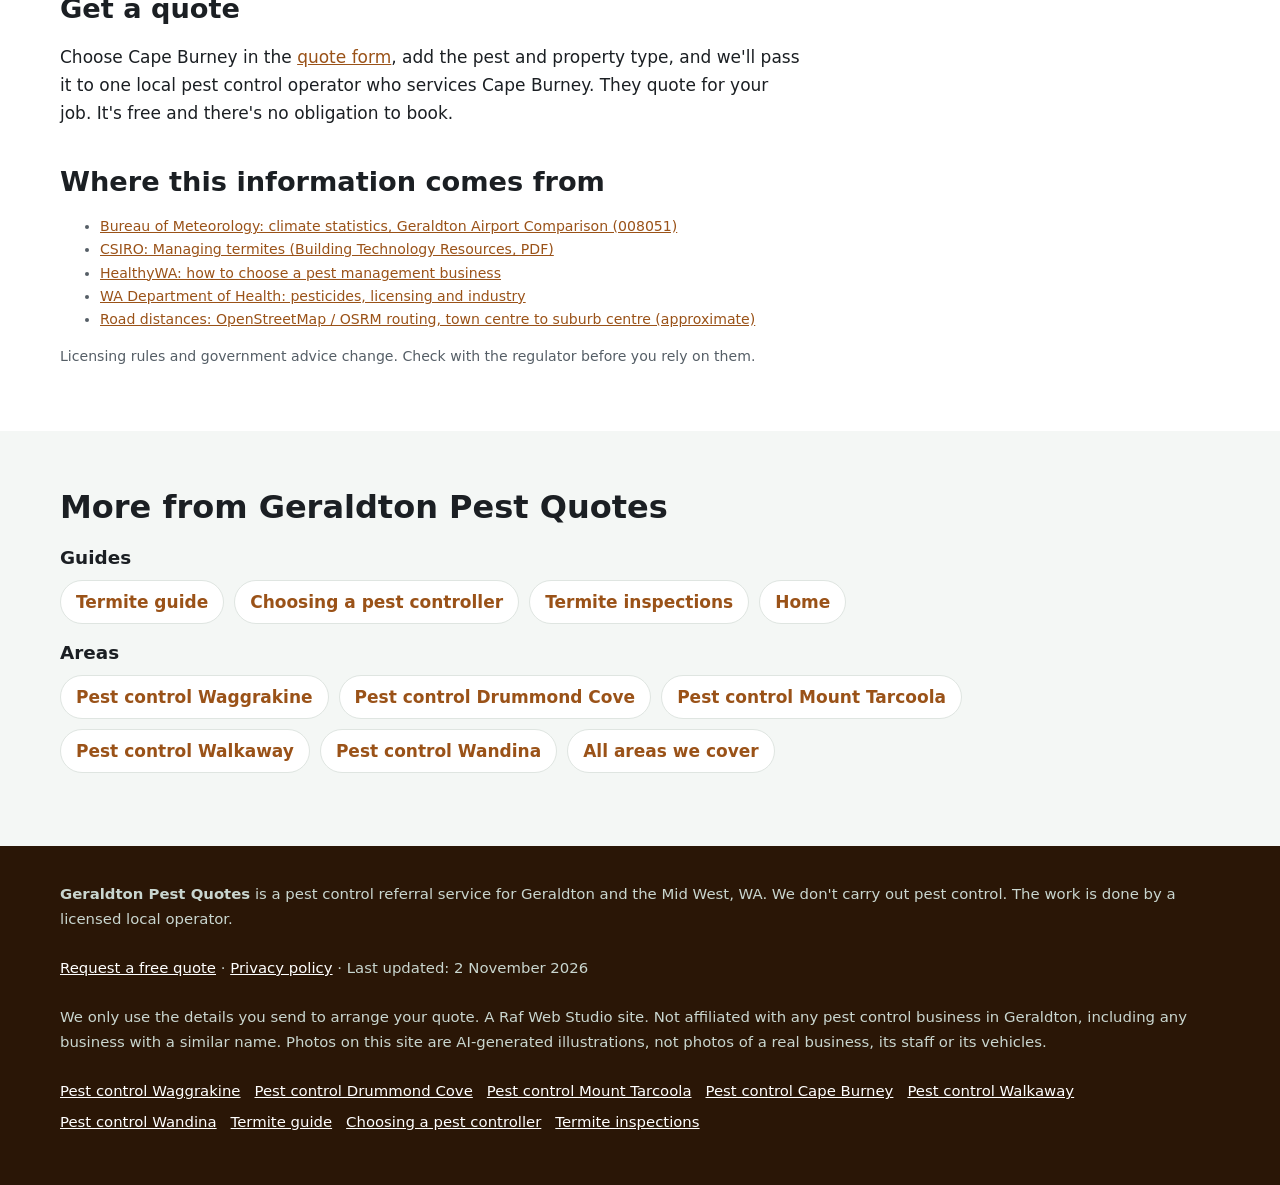
==== commit 9e3f5c4a: "SEO batch 4: target 'Pest Control Geraldton' (title, H1, lead, meta), tone down licensing wording, l" ====
--- a/pest-control-cape-burney/index.html
+++ b/pest-control-cape-burney/index.html
@@ -5,7 +5,7 @@
 <!-- Search Console verification meta tag goes here once the property is created -->
 <meta name="viewport" content="width=device-width, initial-scale=1">
 <title>Pest Control Cape Burney | Free Pest and Termite Quotes, Cape Burney WA</title>
-<meta name="description" content="Pest control and termite inspection quotes in Cape Burney, about 12 km from central Geraldton. A free referral service: one licensed local operator quotes for your job.">
+<meta name="description" content="Pest control and termite inspection quotes in Cape Burney, about 12 km from central Geraldton. A free referral service: one local operator quotes for your job.">
 <link rel="canonical" href="https://geraldtonpestcontrol.com/pest-control-cape-burney/">
 <link rel="icon" href="/favicon.svg" type="image/svg+xml">
 <meta name="theme-color" content="#7a3e12">
@@ -13,17 +13,21 @@
 <meta property="og:locale" content="en_AU">
 <meta property="og:site_name" content="Geraldton Pest Quotes">
 <meta property="og:title" content="Pest Control Cape Burney | Free Pest and Termite Quotes, Cape Burney WA">
-<meta property="og:description" content="Pest control and termite inspection quotes in Cape Burney, about 12 km from central Geraldton. A free referral service: one licensed local operator quotes for your job.">
+<meta property="og:description" content="Pest control and termite inspection quotes in Cape Burney, about 12 km from central Geraldton. A free referral service: one local operator quotes for your job.">
 <meta property="og:url" content="https://geraldtonpestcontrol.com/pest-control-cape-burney/">
 <meta property="og:image" content="https://geraldtonpestcontrol.com/img/hero.jpg">
 <meta name="twitter:card" content="summary_large_image">
 <script>document.documentElement.classList.add('js')</script>
 <link rel="stylesheet" href="/styles.css">
 
-<!-- GA4: Google tag (gtag.js) goes here once the GA4 property for geraldtonpestcontrol.com is created.
-<script async src="https://www.googletagmanager.com/gtag/js?id=G-XXXXXXXXXX"></script>
-<script>window.dataLayer=window.dataLayer||[];function gtag(){dataLayer.push(arguments);}gtag('js',new Date());gtag('config','G-XXXXXXXXXX');</script>
--->
+<!-- Google tag (gtag.js) -->
+<script async src="https://www.googletagmanager.com/gtag/js?id=G-YT1L1YKTNT"></script>
+<script>
+  window.dataLayer = window.dataLayer || [];
+  function gtag(){dataLayer.push(arguments);}
+  gtag('js', new Date());
+  gtag('config', 'G-YT1L1YKTNT');
+</script>
 
 <script type="application/ld+json">
 {
@@ -32,9 +36,9 @@
  "@id": "https://geraldtonpestcontrol.com/pest-control-cape-burney/#webpage",
  "url": "https://geraldtonpestcontrol.com/pest-control-cape-burney/",
  "name": "Pest Control Cape Burney | Free Pest and Termite Quotes, Cape Burney WA",
- "description": "Pest control and termite inspection quotes in Cape Burney, about 12 km from central Geraldton. A free referral service: one licensed local operator quotes for your job.",
+ "description": "Pest control and termite inspection quotes in Cape Burney, about 12 km from central Geraldton. A free referral service: one local operator quotes for your job.",
  "inLanguage": "en-AU",
- "dateModified": "2026-10-24",
+ "dateModified": "2026-11-02",
  "isPartOf": {
   "@id": "https://geraldtonpestcontrol.com/#website"
  }
@@ -67,7 +71,7 @@
  "@id": "https://geraldtonpestcontrol.com/pest-control-cape-burney/#service",
  "name": "Pest control quotes in Cape Burney",
  "serviceType": "Pest control",
- "description": "Pest control and termite inspection quotes in Cape Burney, about 12 km from central Geraldton. A free referral service: one licensed local operator quotes for your job.",
+ "description": "Pest control and termite inspection quotes in Cape Burney, about 12 km from central Geraldton. A free referral service: one local operator quotes for your job.",
  "url": "https://geraldtonpestcontrol.com/pest-control-cape-burney/",
  "provider": {
   "@id": "https://geraldtonpestcontrol.com/#business"
@@ -94,7 +98,6 @@
       <a href="/">Home</a>
       <a href="/termites-geraldton/">Termite guide</a>
       <a href="/termite-inspection/">Inspections</a>
-      <a href="/pest-control-licence-wa/">Licensing</a>
       <a href="/#areas">Areas</a>
       <a href="/#faq">FAQ</a>
     </nav>
@@ -107,9 +110,9 @@
   <div class="wrap">
     <nav class="crumbs" aria-label="Breadcrumb"><ol><li><a href="https://geraldtonpestcontrol.com/">Home</a></li><li aria-current="page">Pest control Cape Burney</li></ol></nav>
     <h1 id="h1">Pest control in Cape Burney</h1>
-    <p class="summary">In short: Cape Burney is about 12 km (around 13 minutes) from central Geraldton by road. Tell us your pest and property type and one licensed local operator will quote.</p>
+    <p class="summary">In short: Cape Burney is about 12 km (around 13 minutes) from central Geraldton by road. Tell us your pest and property type and one local operator will quote.</p>
     <p class="lead">Cape Burney is about 12 km from central Geraldton by road. Here's what to know about pests and termites locally, and how to get a free quote.</p>
-    <p class="updated">Last updated: 24 October 2026</p>
+    <p class="updated">Last updated: 2 November 2026</p>
   </div>
 </section>
 <div class="wrap page-grid">
@@ -119,10 +122,10 @@
 <p>Cape Burney is south of Geraldton near the mouth of the Greenough River, with newer homes on larger blocks. Landscaping, garden beds and reticulation around new homes are worth keeping away from the slab edge, so the edge stays dry and visible for inspection.</p>
 <h2>Termites</h2>
 <p>Geraldton's dry, winter-rain climate doesn't rule termites out. Moisture from leaks, sprinklers and garden beds against walls is what often draws them to a house. Have the home inspected regularly and check for mud tubes, hollow timber and damp areas. Read the <a href="/termites-geraldton/">Geraldton termite guide</a> and <a href="/termite-inspection/">what to expect from an inspection</a>.</p>
-<h2>Licensing</h2>
-<p>In Western Australia, pest management businesses must be registered with the Department of Health, and treatments must be carried out by a licensed pest management technician under the Health (Pesticides) Regulations 2011. The technician's licence card lists endorsements, such as Commercial Domestic Pests or Termites and Timber pests, that show what they can treat. See <a href="/pest-control-licence-wa/">how to check a licence</a>.</p>
+<h2>Choosing a pest controller</h2>
+<p>Before work starts, ask the technician what licence they hold for your job and get a written quote. See <a href="/pest-control-licence-wa/">choosing a pest controller in Geraldton</a>.</p>
 <h2>Get a quote</h2>
-<p>Choose Cape Burney in the <a href="#quote">quote form</a>, add the pest and property type, and we'll pass it to one licensed local pest management operator who services Cape Burney. They quote for your job. It's free and there's no obligation to book.</p>
+<p>Choose Cape Burney in the <a href="#quote">quote form</a>, add the pest and property type, and we'll pass it to one local pest control operator who services Cape Burney. They quote for your job. It's free and there's no obligation to book.</p>
 <h2>Where this information comes from</h2>
 <ul class="sources"><li><a href="http://www.bom.gov.au/climate/averages/tables/cw_008051.shtml" rel="noopener">Bureau of Meteorology: climate statistics, Geraldton Airport Comparison (008051)</a></li><li><a href="https://research.csiro.au/infratech/wp-content/uploads/sites/38/2024/12/3013%5FManagingTermites%5FWCAG.pdf" rel="noopener">CSIRO: Managing termites (Building Technology Resources, PDF)</a></li><li><a href="https://www.healthywa.health.wa.gov.au/Articles/F_I/How-to-choose-a-pest-management-business" rel="noopener">HealthyWA: how to choose a pest management business</a></li><li><a href="https://www.health.wa.gov.au/Health-for/Licensing-and-industry/Pesticides" rel="noopener">WA Department of Health: pesticides, licensing and industry</a></li><li><a href="https://www.openstreetmap.org/" rel="noopener">Road distances: OpenStreetMap / OSRM routing, town centre to suburb centre (approximate)</a></li></ul>
 <p class="sources">Licensing rules and government advice change. Check with the regulator before you rely on them.</p>
@@ -149,7 +152,7 @@
           <div><label for="property">Property type</label>
             <select id="property" name="property_type"><option value="Not stated">Select one</option><option>House</option><option>Unit or townhouse</option><option>Rental (tenant or landlord)</option><option>Home I'm buying</option><option>Business or commercial</option><option>Farm or rural property</option></select></div>
           <div class="full js-only"><button class="btn btn-primary btn-block" type="button" id="to-step-2">Get my free quote →</button></div>
-          <p class="microcopy full">Free, no obligation. We pass your request to one local licensed pest management operator who services your area.</p>
+          <p class="microcopy full">Free, no obligation. We pass your request to one local pest control operator who services your area.</p>
           <p class="form-error full" id="step1-error" role="alert" hidden>Please choose your suburb and pest type.</p>
         </fieldset>
         <fieldset class="step step-2" id="step-2">
@@ -159,7 +162,7 @@
           <div><label for="email">Email</label><input id="email" name="email" type="email" autocomplete="email"></div>
           <div><label for="date">Preferred date</label><input id="date" name="preferred_date" type="date"></div>
           <div class="full"><label for="message">Anything else?</label><textarea id="message" name="message" rows="2" placeholder="e.g. mud tubes on the patio post, slab home, 1990s brick, want an inspection"></textarea></div>
-          <p class="consent full">By sending this form you agree we can share your details with one local licensed pest management operator so they can quote for your job. See our <a href="/privacy.html">privacy policy</a>.</p>
+          <p class="consent full">By sending this form you agree we can share your details with one local pest control operator so they can quote for your job. See our <a href="/privacy.html">privacy policy</a>.</p>
           <div class="full step2-actions"><button class="btn btn-primary" type="submit">Send my quote request</button><button class="btn-link js-only" type="button" id="back-1">← Back</button></div>
         </fieldset>
       </form>
@@ -170,9 +173,9 @@
   <div class="wrap">
     <h2 id="more-h">More from Geraldton Pest Quotes</h2>
     <h3>Guides</h3>
-    <ul class="link-list"><li><a href="/termites-geraldton/">Termite guide</a></li><li><a href="/pest-control-licence-wa/">WA licensing</a></li><li><a href="/termite-inspection/">Termite inspections</a></li><li><a href="/">Home</a></li></ul>
+    <ul class="link-list"><li><a href="/termites-geraldton/">Termite guide</a></li><li><a href="/pest-control-licence-wa/">Choosing a pest controller</a></li><li><a href="/termite-inspection/">Termite inspections</a></li><li><a href="/">Home</a></li></ul>
     <h3>Areas</h3>
-    <ul class="link-list"><li><a href="/pest-control-waggrakine/">Pest control Waggrakine</a></li><li><a href="/pest-control-drummond-cove/">Pest control Drummond Cove</a></li><li><a href="/pest-control-mount-tarcoola/">Pest control Mount Tarcoola</a></li><li><a href="/pest-control-walkaway/">Pest control Walkaway</a></li><li><a href="/#areas">All areas we cover</a></li></ul>
+    <ul class="link-list"><li><a href="/pest-control-waggrakine/">Pest control Waggrakine</a></li><li><a href="/pest-control-drummond-cove/">Pest control Drummond Cove</a></li><li><a href="/pest-control-mount-tarcoola/">Pest control Mount Tarcoola</a></li><li><a href="/pest-control-walkaway/">Pest control Walkaway</a></li><li><a href="/pest-control-wandina/">Pest control Wandina</a></li><li><a href="/#areas">All areas we cover</a></li></ul>
   </div>
 </section>
 </main>
@@ -180,9 +183,9 @@
 <footer class="site-footer">
   <div class="wrap">
     <p><strong>Geraldton Pest Quotes</strong> is a pest control referral service for Geraldton and the Mid West, WA. We don't carry out pest control. The work is done by a licensed local operator.</p>
-    <p><a href="#quote">Request a free quote</a> · <a href="/privacy.html">Privacy policy</a> · Last updated: 24 October 2026</p>
+    <p><a href="#quote">Request a free quote</a> · <a href="/privacy.html">Privacy policy</a> · Last updated: 2 November 2026</p>
     <p>We only use the details you send to arrange your quote. A Raf Web Studio site. Not affiliated with any pest control business in Geraldton, including any business with a similar name. Photos on this site are AI-generated illustrations, not photos of a real business, its staff or its vehicles.</p>
-    <p class="footer-links"><a href="/pest-control-waggrakine/">Pest control Waggrakine</a> <a href="/pest-control-drummond-cove/">Pest control Drummond Cove</a> <a href="/pest-control-mount-tarcoola/">Pest control Mount Tarcoola</a> <a href="/pest-control-cape-burney/">Pest control Cape Burney</a> <a href="/pest-control-walkaway/">Pest control Walkaway</a> <a href="/termites-geraldton/">Termite guide</a> <a href="/pest-control-licence-wa/">WA licensing</a> <a href="/termite-inspection/">Termite inspections</a></p>
+    <p class="footer-links"><a href="/pest-control-waggrakine/">Pest control Waggrakine</a> <a href="/pest-control-drummond-cove/">Pest control Drummond Cove</a> <a href="/pest-control-mount-tarcoola/">Pest control Mount Tarcoola</a> <a href="/pest-control-cape-burney/">Pest control Cape Burney</a> <a href="/pest-control-walkaway/">Pest control Walkaway</a> <a href="/pest-control-wandina/">Pest control Wandina</a> <a href="/termites-geraldton/">Termite guide</a> <a href="/pest-control-licence-wa/">Choosing a pest controller</a> <a href="/termite-inspection/">Termite inspections</a></p>
   </div>
 </footer>
 
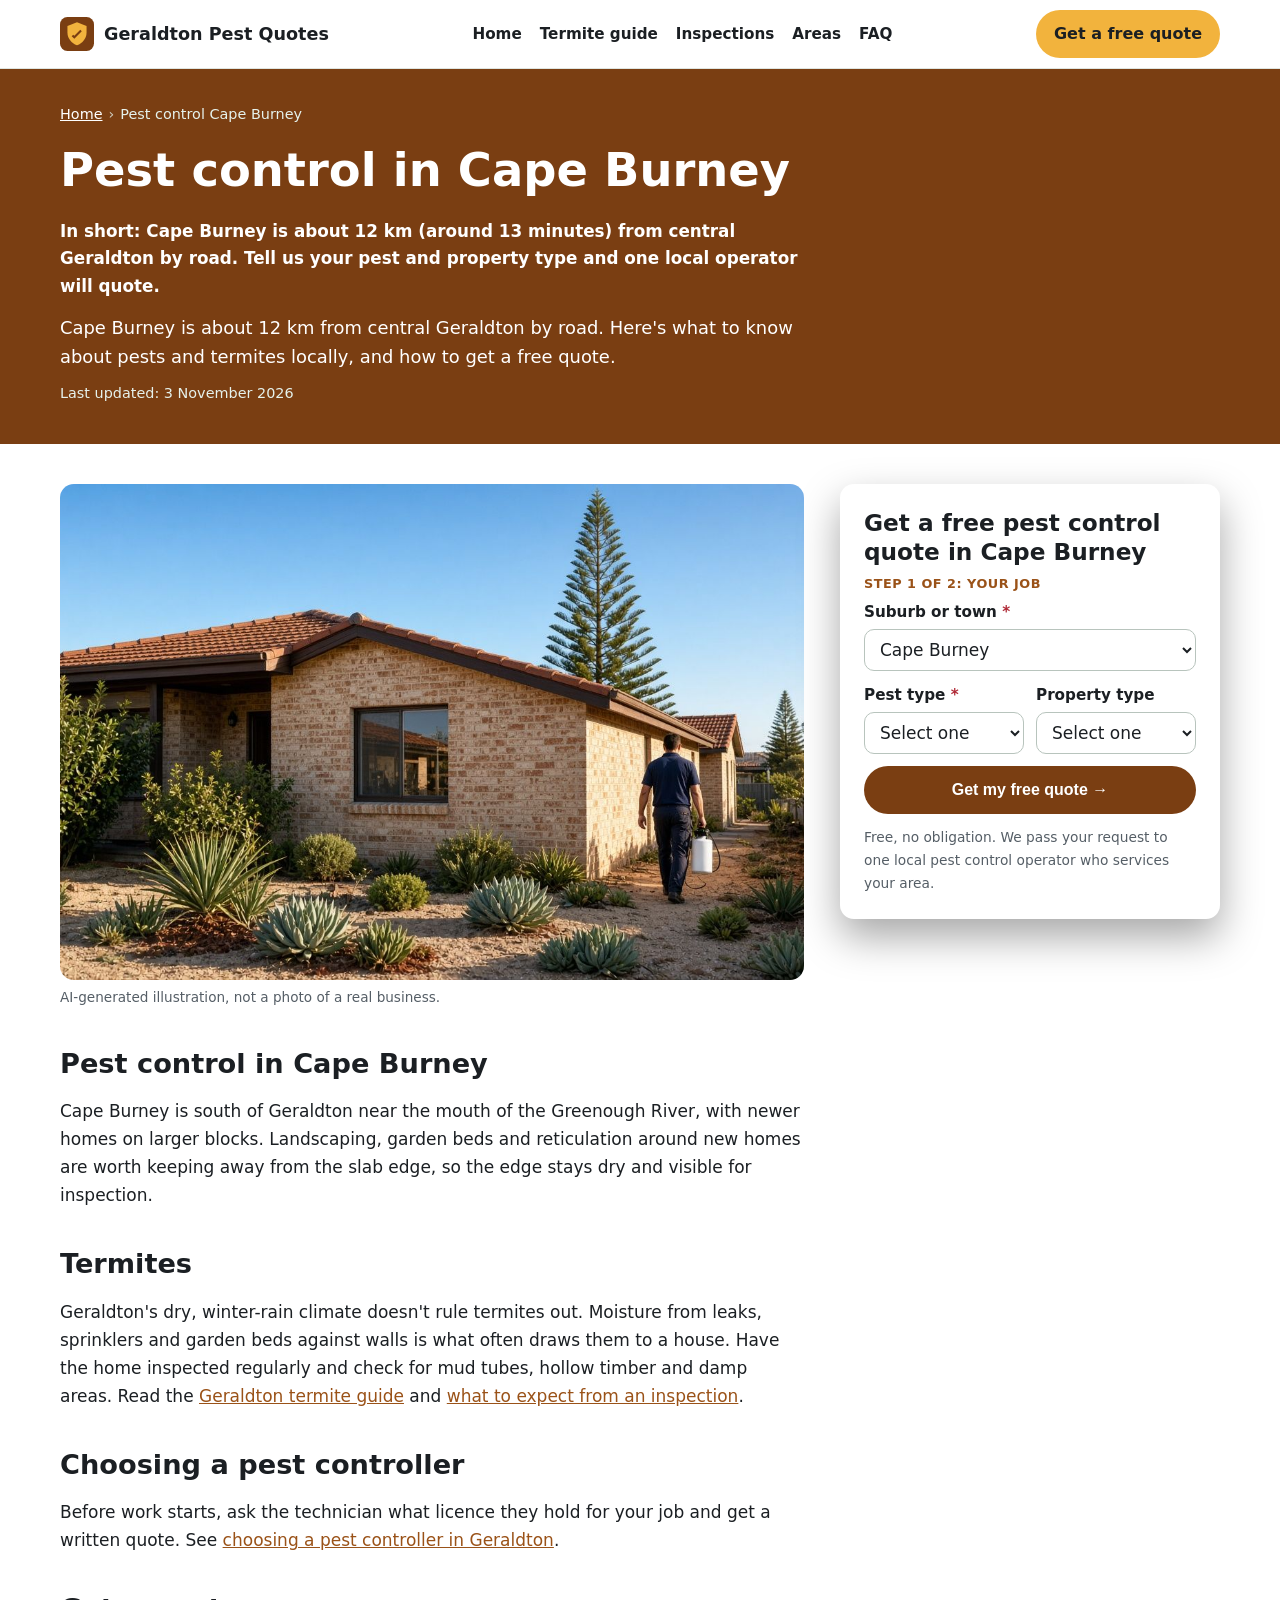
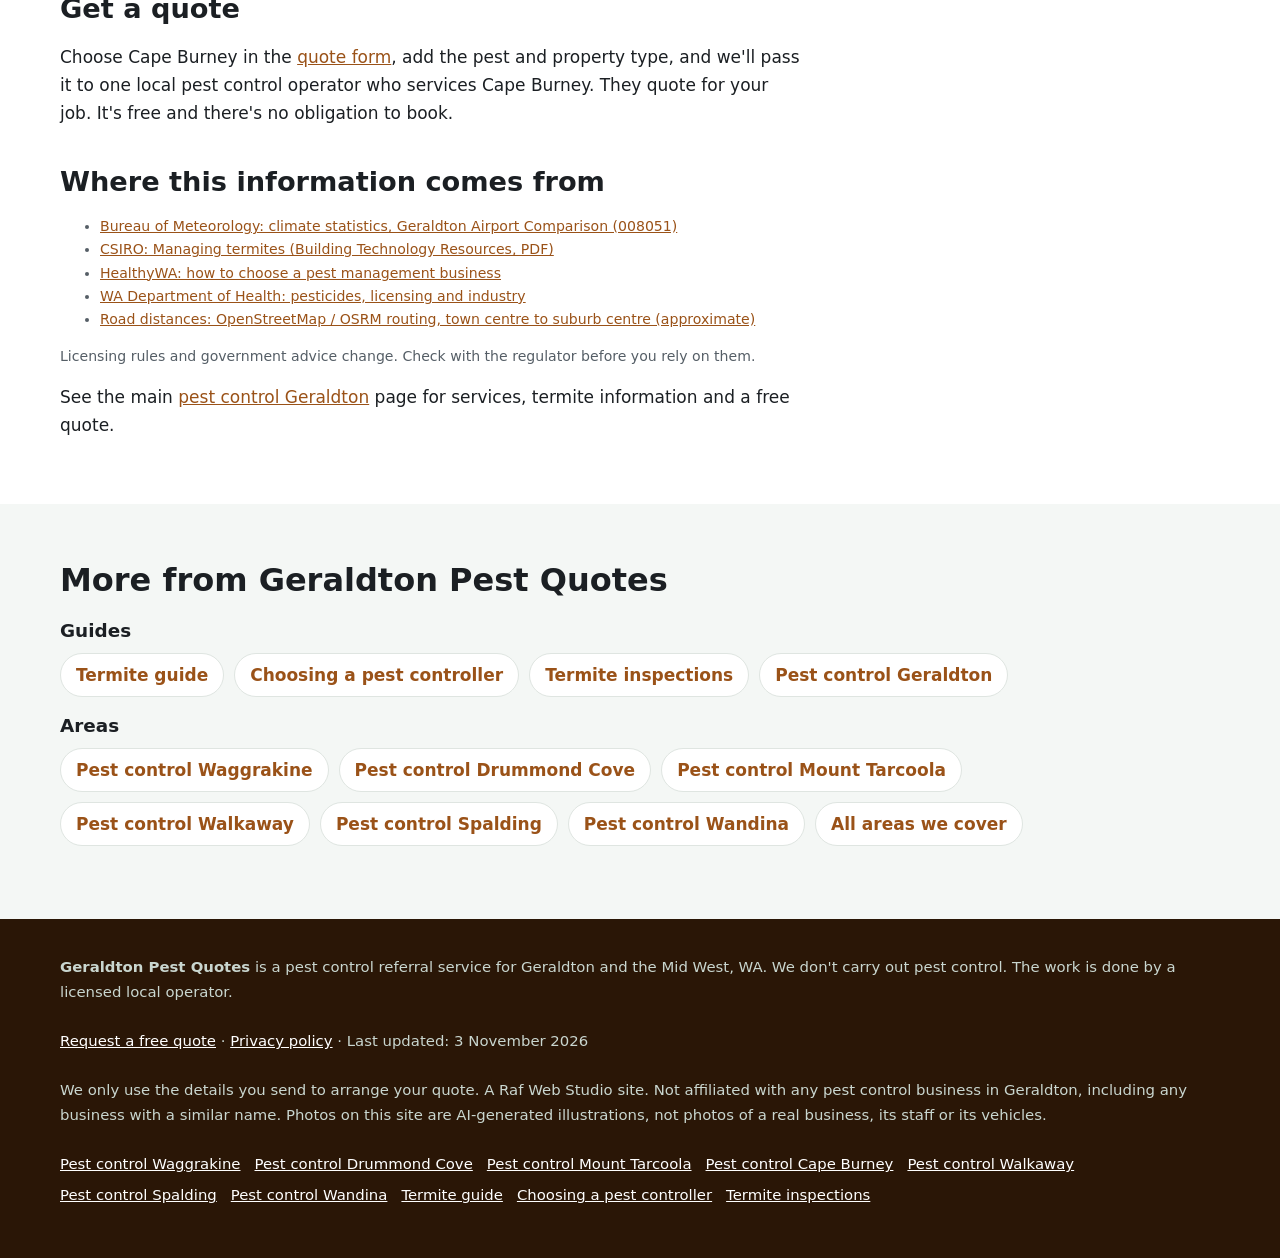
==== commit 090b1a4a: "SEO batch 5: keyword link to homepage on every subpage, homepage FAQ licence question swapped for lo" ====
--- a/pest-control-cape-burney/index.html
+++ b/pest-control-cape-burney/index.html
@@ -38,7 +38,7 @@
  "name": "Pest Control Cape Burney | Free Pest and Termite Quotes, Cape Burney WA",
  "description": "Pest control and termite inspection quotes in Cape Burney, about 12 km from central Geraldton. A free referral service: one local operator quotes for your job.",
  "inLanguage": "en-AU",
- "dateModified": "2026-11-02",
+ "dateModified": "2026-11-03",
  "isPartOf": {
   "@id": "https://geraldtonpestcontrol.com/#website"
  }
@@ -112,7 +112,7 @@
     <h1 id="h1">Pest control in Cape Burney</h1>
     <p class="summary">In short: Cape Burney is about 12 km (around 13 minutes) from central Geraldton by road. Tell us your pest and property type and one local operator will quote.</p>
     <p class="lead">Cape Burney is about 12 km from central Geraldton by road. Here's what to know about pests and termites locally, and how to get a free quote.</p>
-    <p class="updated">Last updated: 2 November 2026</p>
+    <p class="updated">Last updated: 3 November 2026</p>
   </div>
 </section>
 <div class="wrap page-grid">
@@ -130,6 +130,7 @@
 <ul class="sources"><li><a href="http://www.bom.gov.au/climate/averages/tables/cw_008051.shtml" rel="noopener">Bureau of Meteorology: climate statistics, Geraldton Airport Comparison (008051)</a></li><li><a href="https://research.csiro.au/infratech/wp-content/uploads/sites/38/2024/12/3013%5FManagingTermites%5FWCAG.pdf" rel="noopener">CSIRO: Managing termites (Building Technology Resources, PDF)</a></li><li><a href="https://www.healthywa.health.wa.gov.au/Articles/F_I/How-to-choose-a-pest-management-business" rel="noopener">HealthyWA: how to choose a pest management business</a></li><li><a href="https://www.health.wa.gov.au/Health-for/Licensing-and-industry/Pesticides" rel="noopener">WA Department of Health: pesticides, licensing and industry</a></li><li><a href="https://www.openstreetmap.org/" rel="noopener">Road distances: OpenStreetMap / OSRM routing, town centre to suburb centre (approximate)</a></li></ul>
 <p class="sources">Licensing rules and government advice change. Check with the regulator before you rely on them.</p>
 
+<p class="home-link">See the main <a href="/">pest control Geraldton</a> page for services, termite information and a free quote.</p>
   </article>
   <aside class="page-aside">
     <div class="hero-form-card" id="quote">
@@ -173,9 +174,9 @@
   <div class="wrap">
     <h2 id="more-h">More from Geraldton Pest Quotes</h2>
     <h3>Guides</h3>
-    <ul class="link-list"><li><a href="/termites-geraldton/">Termite guide</a></li><li><a href="/pest-control-licence-wa/">Choosing a pest controller</a></li><li><a href="/termite-inspection/">Termite inspections</a></li><li><a href="/">Home</a></li></ul>
+    <ul class="link-list"><li><a href="/termites-geraldton/">Termite guide</a></li><li><a href="/pest-control-licence-wa/">Choosing a pest controller</a></li><li><a href="/termite-inspection/">Termite inspections</a></li><li><a href="/">Pest control Geraldton</a></li></ul>
     <h3>Areas</h3>
-    <ul class="link-list"><li><a href="/pest-control-waggrakine/">Pest control Waggrakine</a></li><li><a href="/pest-control-drummond-cove/">Pest control Drummond Cove</a></li><li><a href="/pest-control-mount-tarcoola/">Pest control Mount Tarcoola</a></li><li><a href="/pest-control-walkaway/">Pest control Walkaway</a></li><li><a href="/pest-control-wandina/">Pest control Wandina</a></li><li><a href="/#areas">All areas we cover</a></li></ul>
+    <ul class="link-list"><li><a href="/pest-control-waggrakine/">Pest control Waggrakine</a></li><li><a href="/pest-control-drummond-cove/">Pest control Drummond Cove</a></li><li><a href="/pest-control-mount-tarcoola/">Pest control Mount Tarcoola</a></li><li><a href="/pest-control-walkaway/">Pest control Walkaway</a></li><li><a href="/pest-control-spalding/">Pest control Spalding</a></li><li><a href="/pest-control-wandina/">Pest control Wandina</a></li><li><a href="/#areas">All areas we cover</a></li></ul>
   </div>
 </section>
 </main>
@@ -183,9 +184,9 @@
 <footer class="site-footer">
   <div class="wrap">
     <p><strong>Geraldton Pest Quotes</strong> is a pest control referral service for Geraldton and the Mid West, WA. We don't carry out pest control. The work is done by a licensed local operator.</p>
-    <p><a href="#quote">Request a free quote</a> · <a href="/privacy.html">Privacy policy</a> · Last updated: 2 November 2026</p>
+    <p><a href="#quote">Request a free quote</a> · <a href="/privacy.html">Privacy policy</a> · Last updated: 3 November 2026</p>
     <p>We only use the details you send to arrange your quote. A Raf Web Studio site. Not affiliated with any pest control business in Geraldton, including any business with a similar name. Photos on this site are AI-generated illustrations, not photos of a real business, its staff or its vehicles.</p>
-    <p class="footer-links"><a href="/pest-control-waggrakine/">Pest control Waggrakine</a> <a href="/pest-control-drummond-cove/">Pest control Drummond Cove</a> <a href="/pest-control-mount-tarcoola/">Pest control Mount Tarcoola</a> <a href="/pest-control-cape-burney/">Pest control Cape Burney</a> <a href="/pest-control-walkaway/">Pest control Walkaway</a> <a href="/pest-control-wandina/">Pest control Wandina</a> <a href="/termites-geraldton/">Termite guide</a> <a href="/pest-control-licence-wa/">Choosing a pest controller</a> <a href="/termite-inspection/">Termite inspections</a></p>
+    <p class="footer-links"><a href="/pest-control-waggrakine/">Pest control Waggrakine</a> <a href="/pest-control-drummond-cove/">Pest control Drummond Cove</a> <a href="/pest-control-mount-tarcoola/">Pest control Mount Tarcoola</a> <a href="/pest-control-cape-burney/">Pest control Cape Burney</a> <a href="/pest-control-walkaway/">Pest control Walkaway</a> <a href="/pest-control-spalding/">Pest control Spalding</a> <a href="/pest-control-wandina/">Pest control Wandina</a> <a href="/termites-geraldton/">Termite guide</a> <a href="/pest-control-licence-wa/">Choosing a pest controller</a> <a href="/termite-inspection/">Termite inspections</a></p>
   </div>
 </footer>
 
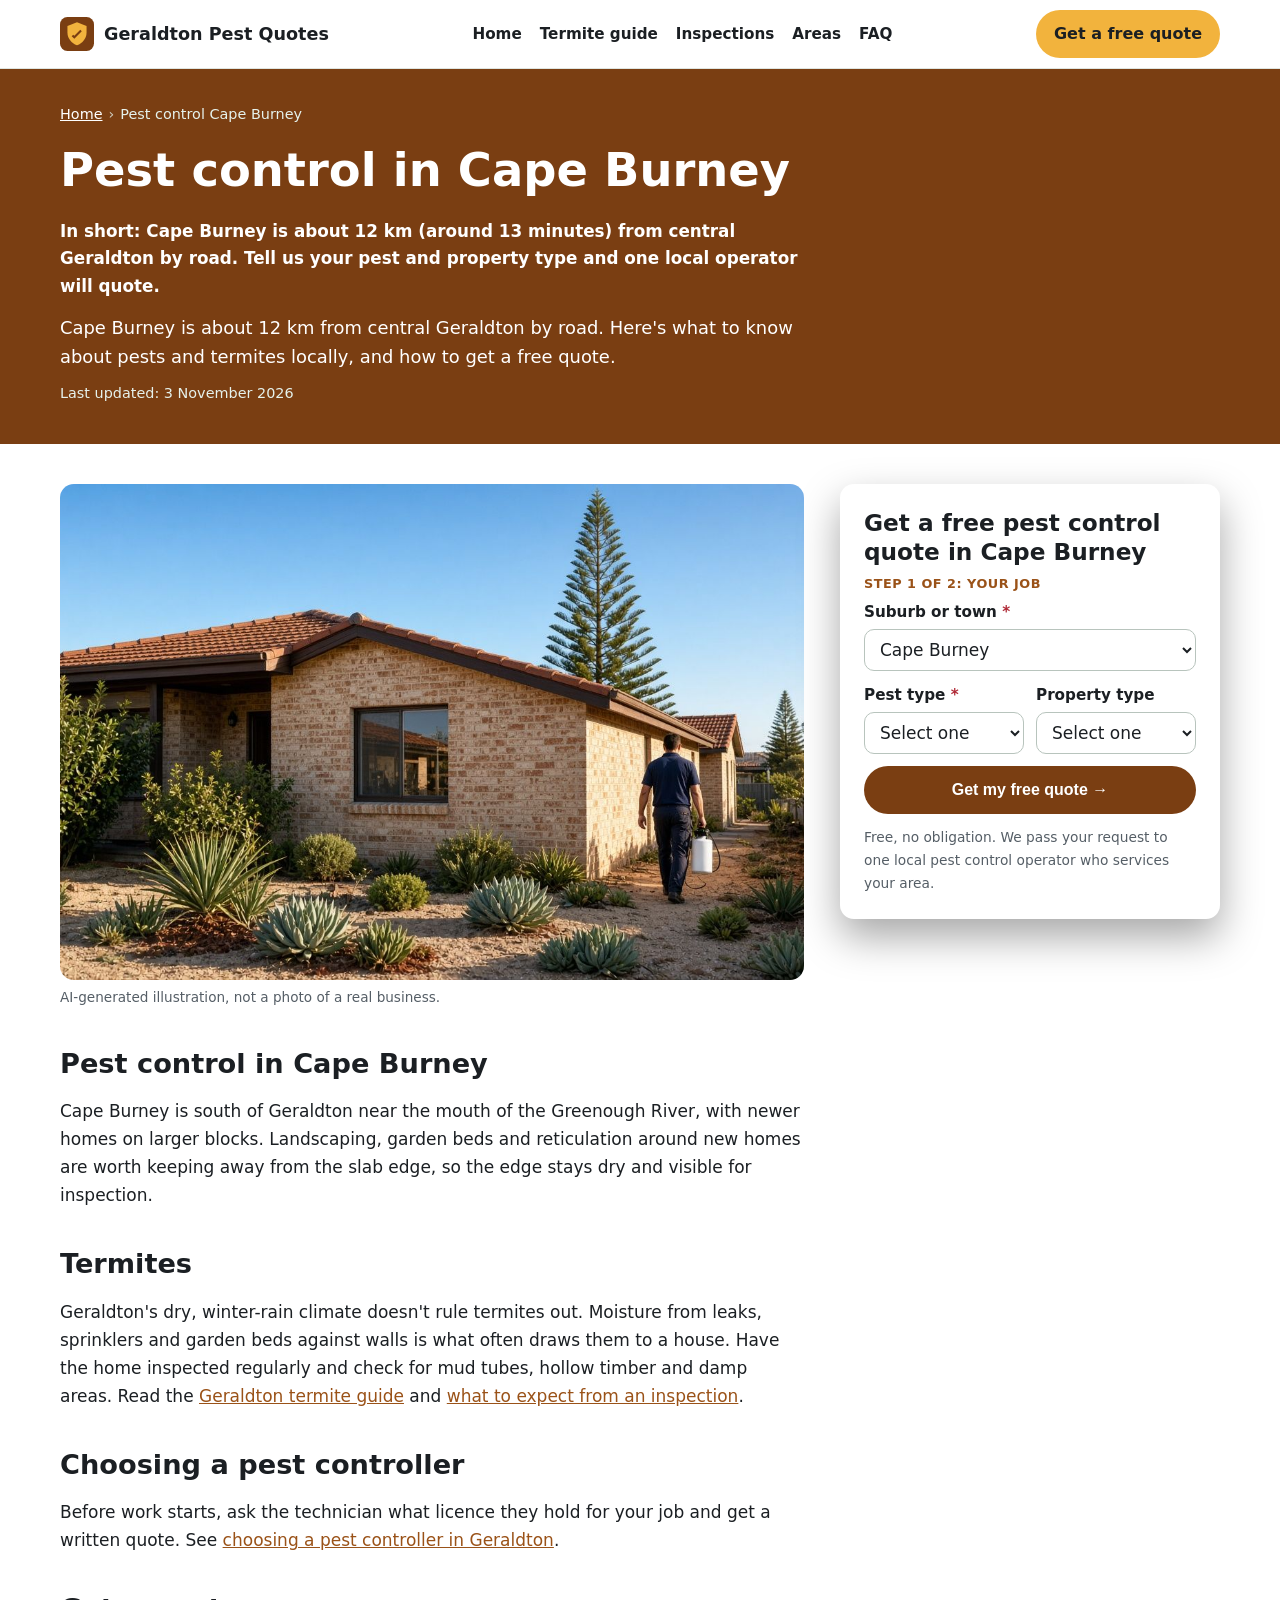
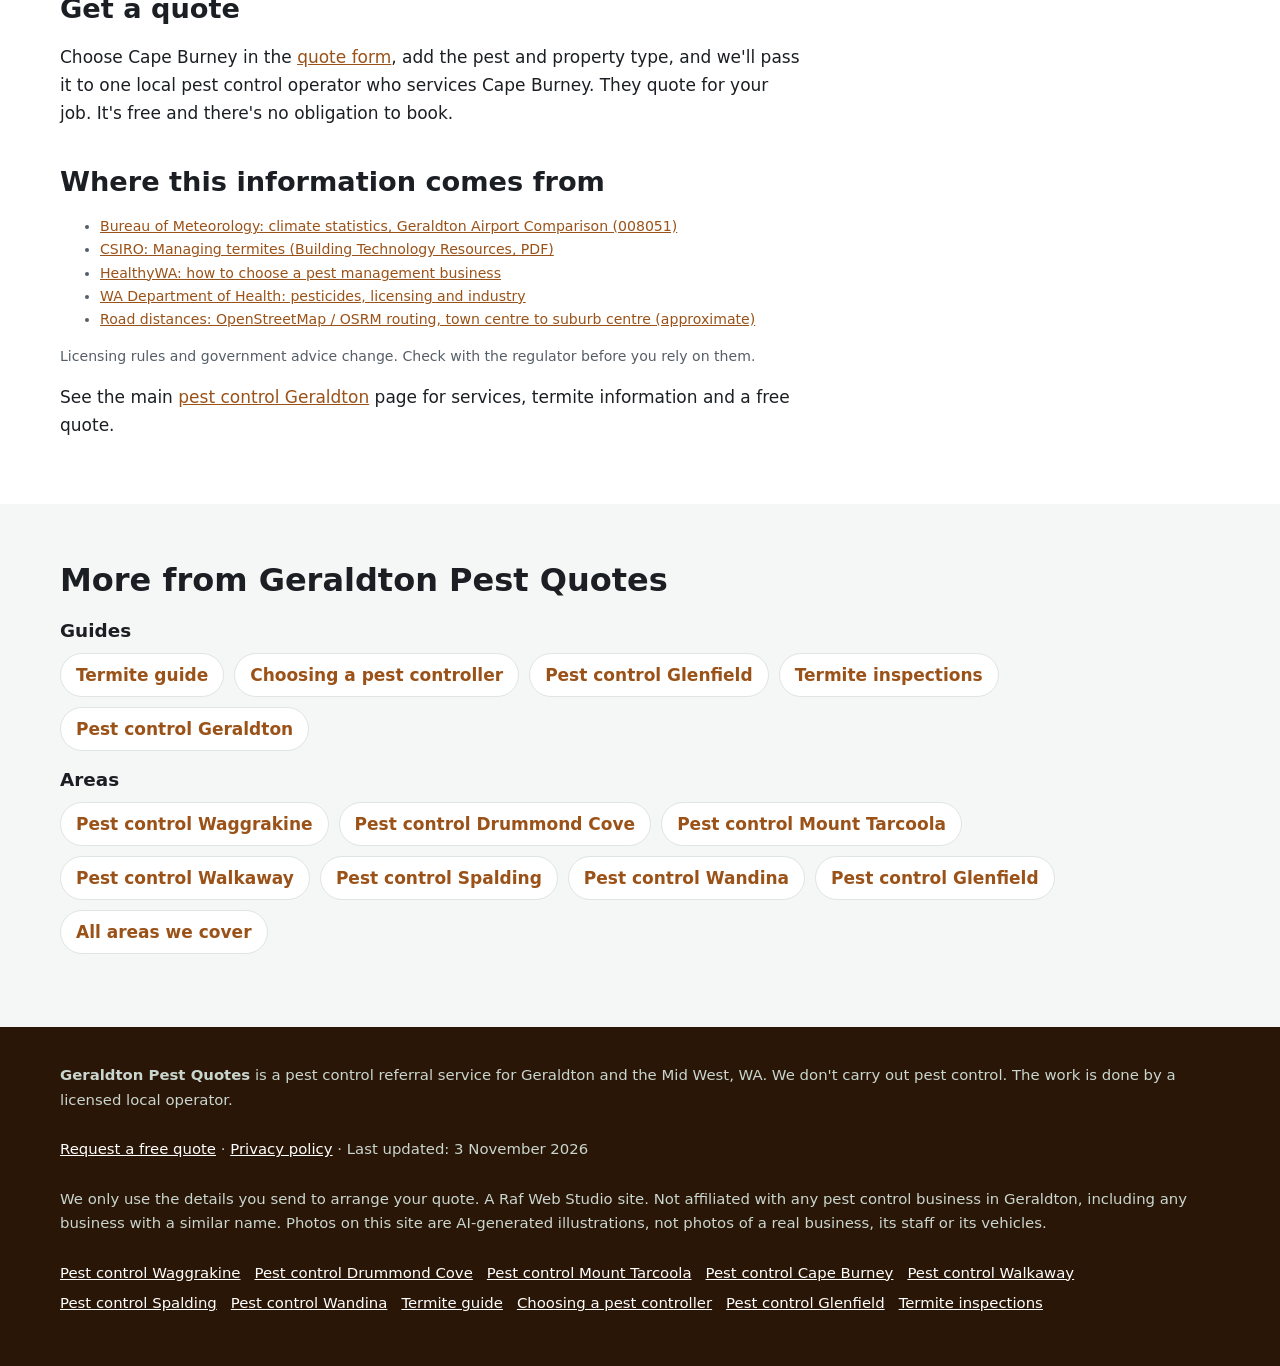
==== commit 33348259: "SEO batch 7: add Glenfield suburb page and link homepage Termites CTA to the termite guide" ====
--- a/pest-control-cape-burney/index.html
+++ b/pest-control-cape-burney/index.html
@@ -139,7 +139,8 @@
         <input type="hidden" name="_subject" value="New quote request – geraldtonpestcontrol.com">
         <input type="hidden" name="_captcha" value="true">
         <input type="hidden" name="_template" value="table">
-        <input type="hidden" name="_next" value="https://geraldtonpestcontrol.com/thanks.html">
+        <input type="hidden" name="_next" value="https://geraldtonpestcontrol.com/thanks.html?lead=1">
+        <input type="hidden" name="_autoresponse" value="Thanks for your pest control request. We&#x27;ve received it and are passing it to a local pest control operator, who&#x27;ll be in touch shortly with availability and a price.">
         <input type="text" name="_honey" style="display:none" tabindex="-1" autocomplete="off" aria-hidden="true">
         <input type="hidden" name="source" value="geraldtonpestcontrol.com">
         <input type="hidden" name="page" value="/pest-control-cape-burney/">
@@ -174,9 +175,9 @@
   <div class="wrap">
     <h2 id="more-h">More from Geraldton Pest Quotes</h2>
     <h3>Guides</h3>
-    <ul class="link-list"><li><a href="/termites-geraldton/">Termite guide</a></li><li><a href="/pest-control-licence-wa/">Choosing a pest controller</a></li><li><a href="/termite-inspection/">Termite inspections</a></li><li><a href="/">Pest control Geraldton</a></li></ul>
+    <ul class="link-list"><li><a href="/termites-geraldton/">Termite guide</a></li><li><a href="/pest-control-licence-wa/">Choosing a pest controller</a></li><li><a href="/pest-control-glenfield/">Pest control Glenfield</a></li><li><a href="/termite-inspection/">Termite inspections</a></li><li><a href="/">Pest control Geraldton</a></li></ul>
     <h3>Areas</h3>
-    <ul class="link-list"><li><a href="/pest-control-waggrakine/">Pest control Waggrakine</a></li><li><a href="/pest-control-drummond-cove/">Pest control Drummond Cove</a></li><li><a href="/pest-control-mount-tarcoola/">Pest control Mount Tarcoola</a></li><li><a href="/pest-control-walkaway/">Pest control Walkaway</a></li><li><a href="/pest-control-spalding/">Pest control Spalding</a></li><li><a href="/pest-control-wandina/">Pest control Wandina</a></li><li><a href="/#areas">All areas we cover</a></li></ul>
+    <ul class="link-list"><li><a href="/pest-control-waggrakine/">Pest control Waggrakine</a></li><li><a href="/pest-control-drummond-cove/">Pest control Drummond Cove</a></li><li><a href="/pest-control-mount-tarcoola/">Pest control Mount Tarcoola</a></li><li><a href="/pest-control-walkaway/">Pest control Walkaway</a></li><li><a href="/pest-control-spalding/">Pest control Spalding</a></li><li><a href="/pest-control-wandina/">Pest control Wandina</a></li><li><a href="/pest-control-glenfield/">Pest control Glenfield</a></li><li><a href="/#areas">All areas we cover</a></li></ul>
   </div>
 </section>
 </main>
@@ -186,7 +187,7 @@
     <p><strong>Geraldton Pest Quotes</strong> is a pest control referral service for Geraldton and the Mid West, WA. We don't carry out pest control. The work is done by a licensed local operator.</p>
     <p><a href="#quote">Request a free quote</a> · <a href="/privacy.html">Privacy policy</a> · Last updated: 3 November 2026</p>
     <p>We only use the details you send to arrange your quote. A Raf Web Studio site. Not affiliated with any pest control business in Geraldton, including any business with a similar name. Photos on this site are AI-generated illustrations, not photos of a real business, its staff or its vehicles.</p>
-    <p class="footer-links"><a href="/pest-control-waggrakine/">Pest control Waggrakine</a> <a href="/pest-control-drummond-cove/">Pest control Drummond Cove</a> <a href="/pest-control-mount-tarcoola/">Pest control Mount Tarcoola</a> <a href="/pest-control-cape-burney/">Pest control Cape Burney</a> <a href="/pest-control-walkaway/">Pest control Walkaway</a> <a href="/pest-control-spalding/">Pest control Spalding</a> <a href="/pest-control-wandina/">Pest control Wandina</a> <a href="/termites-geraldton/">Termite guide</a> <a href="/pest-control-licence-wa/">Choosing a pest controller</a> <a href="/termite-inspection/">Termite inspections</a></p>
+    <p class="footer-links"><a href="/pest-control-waggrakine/">Pest control Waggrakine</a> <a href="/pest-control-drummond-cove/">Pest control Drummond Cove</a> <a href="/pest-control-mount-tarcoola/">Pest control Mount Tarcoola</a> <a href="/pest-control-cape-burney/">Pest control Cape Burney</a> <a href="/pest-control-walkaway/">Pest control Walkaway</a> <a href="/pest-control-spalding/">Pest control Spalding</a> <a href="/pest-control-wandina/">Pest control Wandina</a> <a href="/termites-geraldton/">Termite guide</a> <a href="/pest-control-licence-wa/">Choosing a pest controller</a> <a href="/pest-control-glenfield/">Pest control Glenfield</a> <a href="/termite-inspection/">Termite inspections</a></p>
   </div>
 </footer>
 
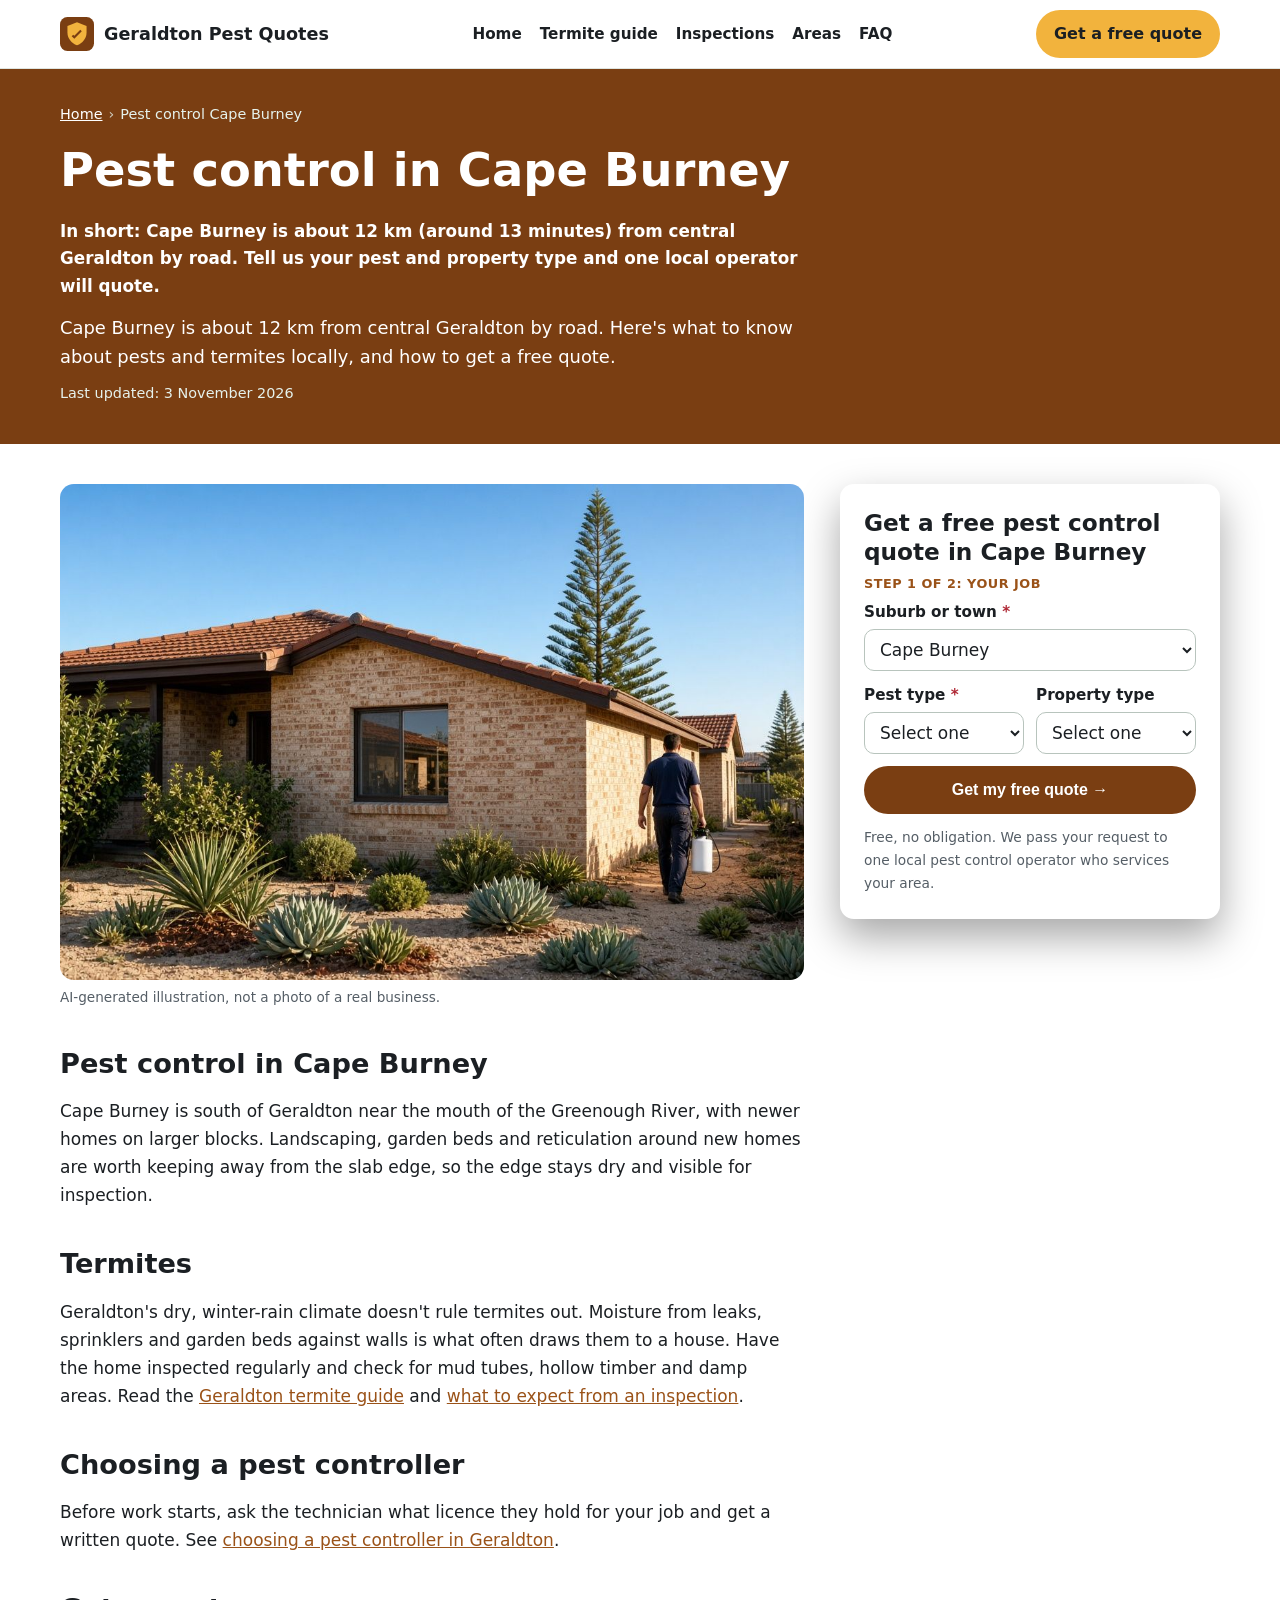
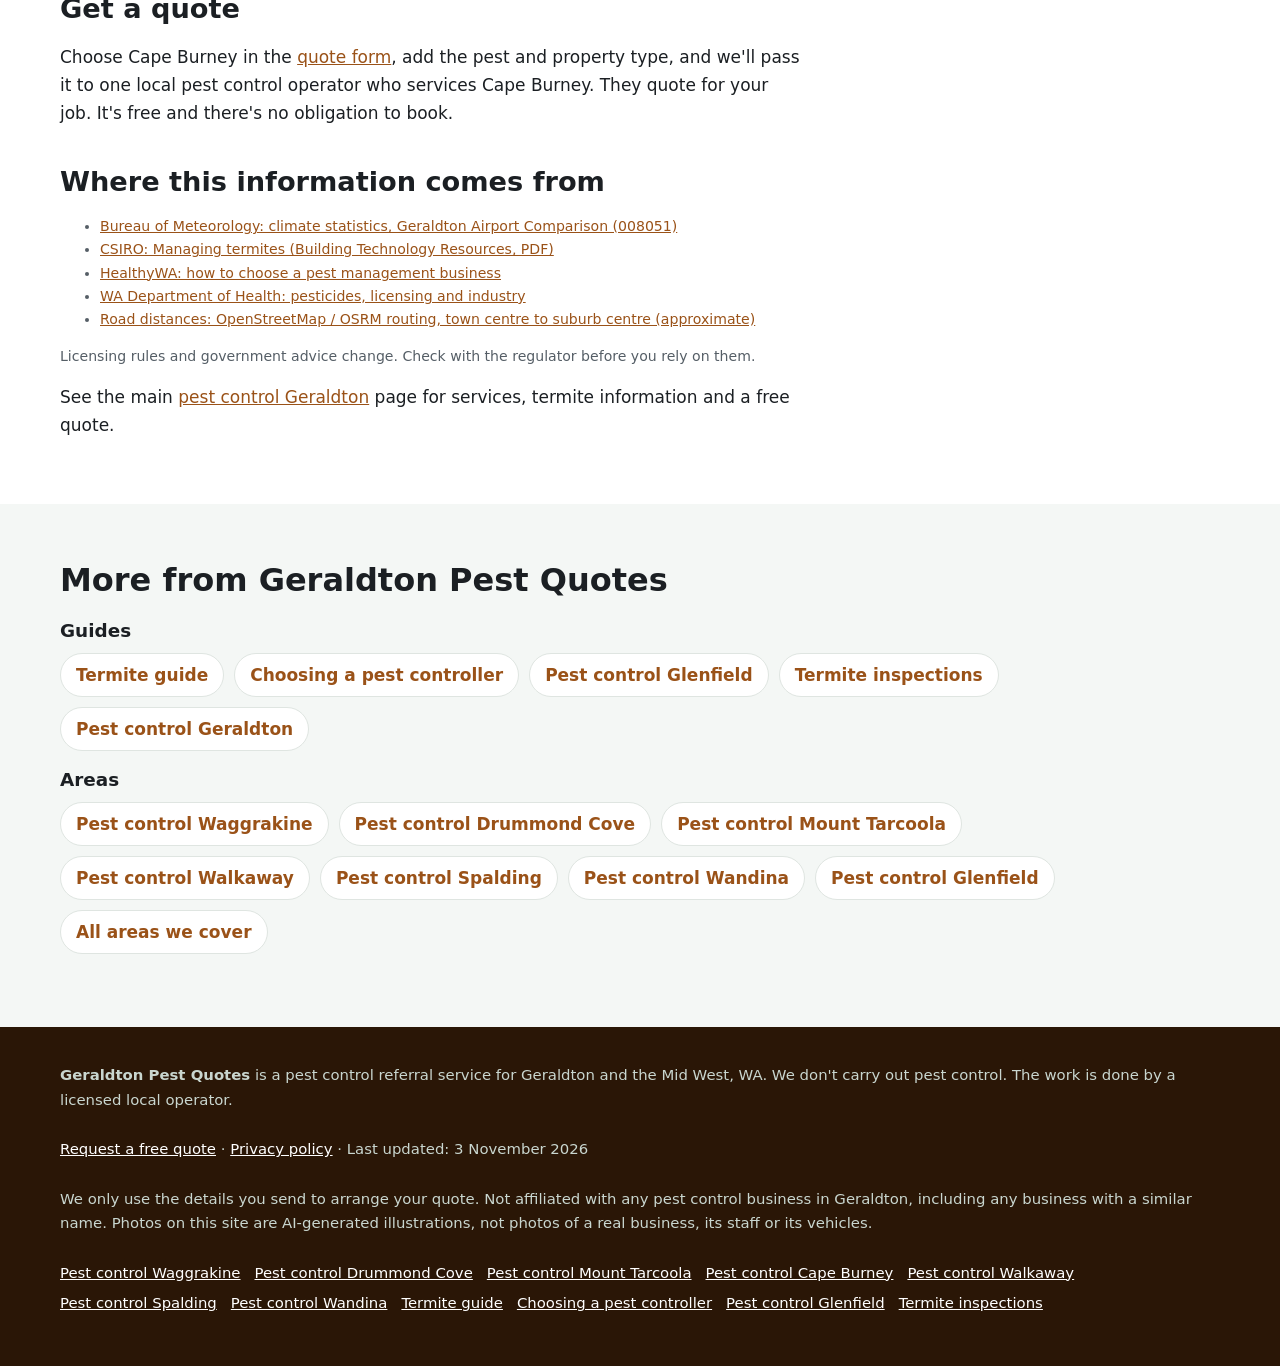
==== commit 3a901b5d: "Remove visible Raf Web Studio branding, parentOrganization schema and privacy contact email" ====
--- a/pest-control-cape-burney/index.html
+++ b/pest-control-cape-burney/index.html
@@ -186,7 +186,7 @@
   <div class="wrap">
     <p><strong>Geraldton Pest Quotes</strong> is a pest control referral service for Geraldton and the Mid West, WA. We don't carry out pest control. The work is done by a licensed local operator.</p>
     <p><a href="#quote">Request a free quote</a> · <a href="/privacy.html">Privacy policy</a> · Last updated: 3 November 2026</p>
-    <p>We only use the details you send to arrange your quote. A Raf Web Studio site. Not affiliated with any pest control business in Geraldton, including any business with a similar name. Photos on this site are AI-generated illustrations, not photos of a real business, its staff or its vehicles.</p>
+    <p>We only use the details you send to arrange your quote. Not affiliated with any pest control business in Geraldton, including any business with a similar name. Photos on this site are AI-generated illustrations, not photos of a real business, its staff or its vehicles.</p>
     <p class="footer-links"><a href="/pest-control-waggrakine/">Pest control Waggrakine</a> <a href="/pest-control-drummond-cove/">Pest control Drummond Cove</a> <a href="/pest-control-mount-tarcoola/">Pest control Mount Tarcoola</a> <a href="/pest-control-cape-burney/">Pest control Cape Burney</a> <a href="/pest-control-walkaway/">Pest control Walkaway</a> <a href="/pest-control-spalding/">Pest control Spalding</a> <a href="/pest-control-wandina/">Pest control Wandina</a> <a href="/termites-geraldton/">Termite guide</a> <a href="/pest-control-licence-wa/">Choosing a pest controller</a> <a href="/pest-control-glenfield/">Pest control Glenfield</a> <a href="/termite-inspection/">Termite inspections</a></p>
   </div>
 </footer>
